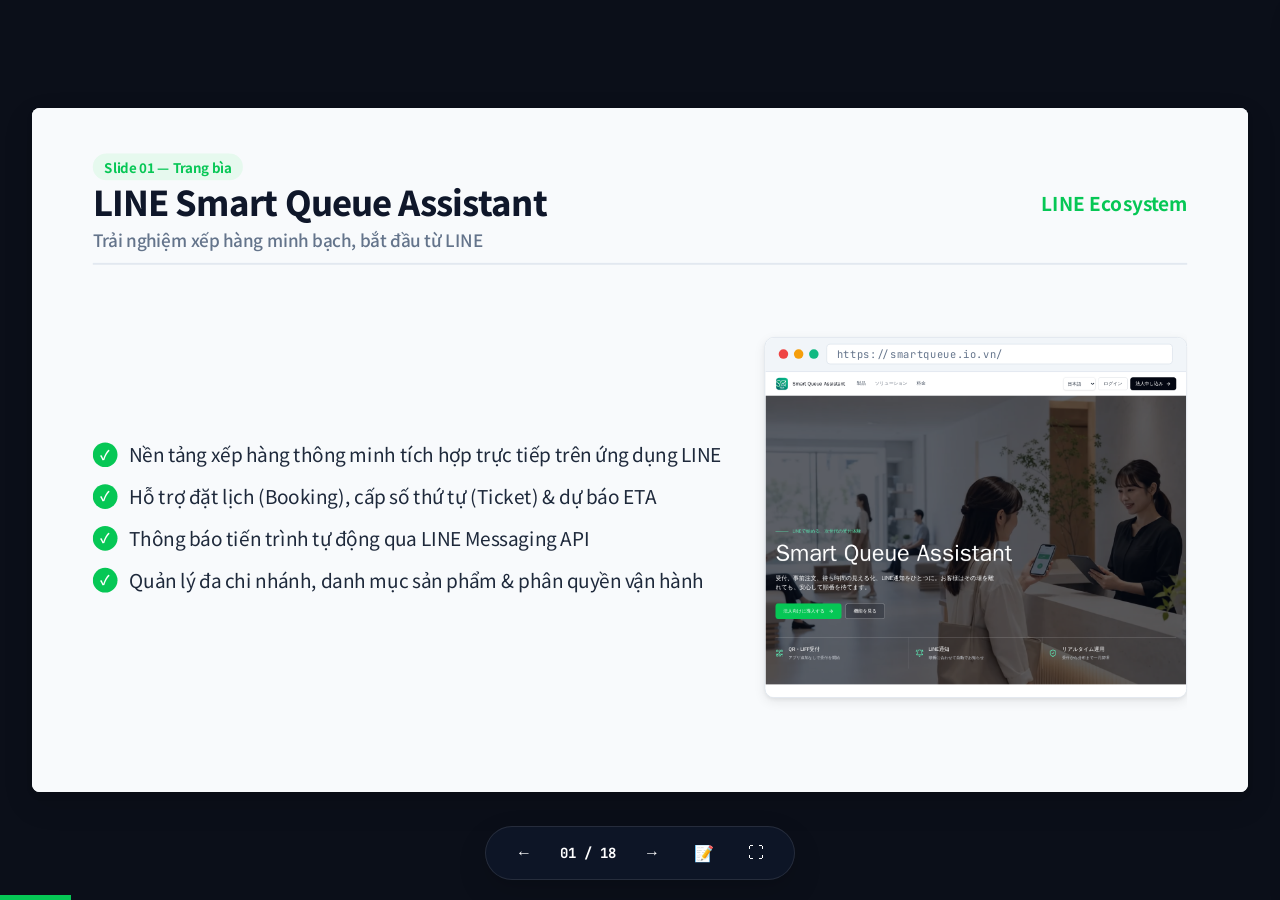
==== presentation/index.html @ 76b714e2 "feat: Add Slide 18 - Branch Stock Management" ====
<!DOCTYPE html>
<html lang="vi">
<head>
  <meta charset="UTF-8">
  <meta name="viewport" content="width=device-width, initial-scale=1.0">
  <title>LINE Smart Queue Assistant — Slide Deck</title>
  <link rel="stylesheet" href="./styles.css">
  <link rel="preconnect" href="https://fonts.googleapis.com">
  <link rel="preconnect" href="https://fonts.gstatic.com" crossorigin>
  <link href="https://fonts.googleapis.com/css2?family=Inter:wght@400;500;600;700;800&family=JetBrains+Mono:wght@500;700&family=Noto+Sans+JP:wght@400;500;700;800&display=swap" rel="stylesheet">
</head>
<body>
  <div id="deck-container">
    <div id="slide-viewport">

      <!-- Slide 01 -->
      <section class="slide active" id="slide-1">
        <header class="slide-header">
          <div>
            <span class="slide-tag">Slide 01 — Trang bìa</span>
            <h1 class="slide-title">LINE Smart Queue Assistant</h1>
            <p class="slide-subtitle">Trải nghiệm xếp hàng minh bạch, bắt đầu từ LINE</p>
          </div>
          <div style="font-weight: 700; color: var(--line-green); font-size: 20px;">LINE Ecosystem</div>
        </header>
        <div class="slide-body layout-split left-wide">
          <div class="content-text">
            <ul class="content-list">
              <li>Nền tảng xếp hàng thông minh tích hợp trực tiếp trên ứng dụng LINE</li>
              <li>Hỗ trợ đặt lịch (Booking), cấp số thứ tự (Ticket) & dự báo ETA</li>
              <li>Thông báo tiến trình tự động qua LINE Messaging API</li>
              <li>Quản lý đa chi nhánh, danh mục sản phẩm & phân quyền vận hành</li>
            </ul>
          </div>
          <div class="media-container">
            <div class="browser-frame">
              <div class="browser-header">
                <div class="browser-dots">
                  <div class="browser-dot red"></div>
                  <div class="browser-dot yellow"></div>
                  <div class="browser-dot green"></div>
                </div>
                <div class="browser-address-bar">https://smartqueue.io.vn/</div>
              </div>
              <div class="browser-content">
                <img src="../docs/images/guide/01-landing-page.png" alt="Trang chủ hệ thống">
              </div>
            </div>
          </div>
        </div>
        <div class="speaker-notes-data" style="display:none;">
          Xin chào mọi người. Hôm nay em xin trình bày dự án <strong>LINE Smart Queue Assistant</strong>.<br><br>
          Đây là một nền tảng hỗ trợ quản lý hàng đợi, đặt dịch vụ, đơn hàng, nền tảng thanh toán và thông báo khách hàng thông qua LINE.<br><br>
          Trong phần trình bày này, em sẽ tập trung vào sản phẩm, bài toán thực tế, giải pháp, kiến trúc công nghệ, luồng hoạt động và tính khả thi của hệ thống.
        </div>
      </section>

      <!-- Slide 02 -->
      <section class="slide" id="slide-2">
        <header class="slide-header">
          <div>
            <span class="slide-tag">Slide 02 — Bối cảnh hiện tại</span>
            <h1 class="slide-title">Hàng đợi vẫn là một vấn đề rất đời thường</h1>
            <p class="slide-subtitle">Những bất cập phổ biến tại các điểm dịch vụ truyền thống</p>
          </div>
          <div style="font-weight: 700; color: #EF4444; font-size: 20px;">Trải nghiệm truyền thống</div>
        </header>
        <div class="slide-body layout-grid" style="grid-template-columns: repeat(2, 1fr);">
          <div class="feature-card" style="border-left: 4px solid #EF4444;">
            <h3 style="color: #EF4444;">📌 Khách phải chờ gần quầy</h3>
            <p>Khách hàng bị ràng buộc vị trí tại phòng chờ, không thể tự do di chuyển hay làm công việc cá nhân vì sợ lỡ lượt gọi.</p>
          </div>
          <div class="feature-card" style="border-left: 4px solid #F59E0B;">
            <h3 style="color: #D97706;">⏳ Không biết khi nào đến lượt</h3>
            <p>Thiếu thông tin dự báo thời gian chờ (ETA) và số lượng người phía trước khiến khách rơi vào trạng thái mệt mỏi, thụ động.</p>
          </div>
          <div class="feature-card" style="border-left: 4px solid #3B82F6;">
            <h3 style="color: #2563EB;">📢 Staff gọi khách thủ công</h3>
            <p>Nhân viên phải tốn thời gian hô tên hoặc gọi số loa đài trực tiếp, dễ bỏ sót khách vắng mặt tạm thời.</p>
          </div>
          <div class="feature-card" style="border-left: 4px solid #8B5CF6;">
            <h3 style="color: #7C3AED;">🏢 Khu vực tiếp nhận quá tải</h3>
            <p>Đông đúc tại sảnh chờ tạo áp lực vận hành lớn cho cửa hàng, ảnh hưởng tiêu cực đến hình ảnh thương hiệu.</p>
          </div>
        </div>
        <div class="speaker-notes-data" style="display:none;">
          Trong nhiều cửa hàng, salon, phòng khám hoặc quầy dịch vụ, khách hàng vẫn phải lấy số và ngồi gần khu vực tiếp nhận.<br><br>
          Vấn đề không chỉ nằm ở thời gian chờ, mà còn ở việc khách không biết còn bao lâu nữa mới đến lượt.<br><br>
          Điều này khiến khách khó rời khỏi khu vực chờ, còn nhân viên phải liên tục gọi khách và kiểm tra trạng thái thủ công.
        </div>
      </section>

      <!-- Slide 03 -->
      <section class="slide" id="slide-3">
        <header class="slide-header">
          <div>
            <span class="slide-tag">Slide 03 — Vấn đề gặp phải</span>
            <h1 class="slide-title">Hàng đợi không chỉ là “số thứ tự”</h1>
            <p class="slide-subtitle">Sự đứt gãy giữa các nghiệp vụ vận hành thực tế</p>
          </div>
          <div style="font-weight: 700; color: #F59E0B; font-size: 20px;">Vấn đề vận hành</div>
        </header>
        <div class="slide-body layout-grid" style="grid-template-columns: repeat(2, 1fr);">
          <div class="feature-card">
            <h3 style="color: #0F172A;">📊 Wait time không minh bạch</h3>
            <p>Thời gian chờ thay đổi liên tục nhưng khách hàng không nhận được cập nhật realtime.</p>
          </div>
          <div class="feature-card">
            <h3 style="color: #0F172A;">🧩 Nghiệp vụ tách rời</h3>
            <p>Queue, Order, Stock, Payment và Staff được xử lý trên các ứng dụng riêng rạc, không đồng bộ.</p>
          </div>
          <div class="feature-card">
            <h3 style="color: #0F172A;">🔔 Khách dễ bỏ lỡ lượt</h3>
            <p>Không có kênh push notification tức thời đến thiết bị cá nhân của khách hàng.</p>
          </div>
          <div class="feature-card">
            <h3 style="color: #0F172A;">📉 Dữ liệu vận hành bị phân tán</h3>
            <p>Khó theo dõi tổng thể lịch sử phục vụ, thời gian xử lý trung bình và doanh thu theo chi nhánh.</p>
          </div>
        </div>
        <div class="speaker-notes-data" style="display:none;">
          Nếu chỉ nhìn đơn giản, một hệ thống xếp hàng chỉ cần phát số và gọi số.<br><br>
          Nhưng trong vận hành thực tế, hàng đợi liên quan đến nhiều nghiệp vụ khác: Khách đặt dịch vụ nào? Có cần thanh toán trước không? Sản phẩm còn hàng không? Nhân viên nào đang phục vụ? Khi nào cần gửi thông báo?<br><br>
          Khi các phần này bị tách rời, doanh nghiệp khó vận hành nhất quán và khó theo dõi dữ liệu.
        </div>
      </section>

      <!-- Slide 04 -->
      <section class="slide" id="slide-4">
        <header class="slide-header">
          <div>
            <span class="slide-tag">Slide 04 — Insight sản phẩm</span>
            <h1 class="slide-title">Khách không cần “đứng chờ” — Họ cần “biết khi nào quay lại”</h1>
            <p class="slide-subtitle">Chủ động hóa thời gian nhờ trải nghiệm di động thông minh</p>
          </div>
          <div style="font-weight: 700; color: var(--line-green); font-size: 20px;">User Insight</div>
        </header>
        <div class="slide-body layout-split left-wide">
          <div class="content-text">
            <ul class="content-list">
              <li>Nhận Ticket & số thứ tự ngay trên điện thoại thông minh</li>
              <li>Theo dõi trực quan số người đang chờ phía trước</li>
              <li>Biết ước tính thời gian phục vụ dự kiến (ETA)</li>
              <li>Nhận thông báo push LINE chuẩn xác khi sắp đến lượt</li>
            </ul>
          </div>
          <div class="media-container">
            <div class="feature-card" style="background: linear-gradient(135deg, #06C755 0%, #05B24C 100%); color: white; padding: 36px; text-align: center;">
              <div style="font-size: 48px; margin-bottom: 12px;">📱</div>
              <h3 style="color: white; font-size: 24px; justify-content: center;">Trải nghiệm Tự do</h3>
              <p style="color: #E6F9EE; font-size: 18px; margin-top: 12px;">Khách có thể đi cà phê, mua sắm hoặc dạo quanh cửa hàng mà vẫn hoàn toàn làm chủ lượt xếp hàng của mình.</p>
            </div>
          </div>
        </div>
        <div class="speaker-notes-data" style="display:none;">
          Insight chính của dự án là khách hàng không nhất thiết phải đứng chờ tại quầy.<br><br>
          Điều họ thực sự cần là biết mình đang ở đâu trong hàng đợi và được nhắc khi gần đến lượt.<br><br>
          Với LINE, khách đã có sẵn ứng dụng trên điện thoại, vì vậy trải nghiệm Queue có thể được đưa trực tiếp vào một nền tảng quen thuộc.
        </div>
      </section>

      <!-- Slide 05 -->
      <section class="slide" id="slide-5">
        <header class="slide-header">
          <div>
            <span class="slide-tag">Slide 05 — Giải pháp đưa ra</span>
            <h1 class="slide-title">LINE-first Smart Queue Platform</h1>
            <p class="slide-subtitle">Nền tảng xếp hàng số hóa từ trải nghiệm LINE đến vận hành Dashboard</p>
          </div>
          <div style="font-weight: 700; color: var(--line-green); font-size: 20px;">Giải pháp Tổng thể</div>
        </header>
        <div class="slide-body layout-split left-wide">
          <div class="content-text">
            <ul class="content-list">
              <li>Quét QR cố định của Chi nhánh bằng ứng dụng LINE</li>
              <li>Đăng nhập tức thì với LINE Login (không cần tài khoản mới)</li>
              <li>Tự do chọn Queue & chọn dịch vụ/sản phẩm mong muốn</li>
              <li>Nhận Ticket điện tử hiển thị ETA và số người phía trước</li>
              <li>Nhận thông báo tự động qua LINE Messaging API</li>
              <li>Staff tiếp nhận và xử lý mượt mà trên Workspace riêng</li>
            </ul>
          </div>
          <div class="media-container">
            <div class="phone-mockup">
              <div class="phone-header-notch"></div>
              <div class="phone-screen">
                <img src="../docs/images/guide/36-customer-ticket-mobile.png" alt="Customer Ticket Mobile">
              </div>
            </div>
          </div>
        </div>
        <div class="speaker-notes-data" style="display:none;">
          Giải pháp được đề xuất là một nền tảng quản lý hàng đợi theo hướng LINE-first.<br><br>
          Khách quét QR của chi nhánh, xác thực bằng LINE, chọn Queue, chọn sản phẩm hoặc dịch vụ, sau đó nhận Ticket.<br><br>
          Khi trạng thái thay đổi, hệ thống gửi thông báo qua LINE Messaging API.<br><br>
          Về phía doanh nghiệp, mỗi vai trò có một workspace riêng để quản lý và vận hành.
        </div>
      </section>

      <!-- Slide 06 -->
      <section class="slide" id="slide-6">
        <header class="slide-header">
          <div>
            <span class="slide-tag">Slide 06 — Hệ thống là gì?</span>
            <h1 class="slide-title">LINE Smart Queue Assistant</h1>
            <p class="slide-subtitle">Nền tảng hỗ trợ toàn bộ vòng đời dịch vụ và vận hành doanh nghiệp</p>
          </div>
          <div style="font-weight: 700; color: var(--line-green); font-size: 20px;">Platform Scope</div>
        </header>
        <div class="slide-body layout-grid" style="grid-template-columns: repeat(3, 1fr);">
          <div class="feature-card">
            <h3>🏢 Business Onboarding</h3>
            <p>Doanh nghiệp tự đăng ký thông tin, chọn quy mô, gói cước và theo dõi trạng thái xét duyệt.</p>
          </div>
          <div class="feature-card">
            <h3>🌐 Multi-branch</h3>
            <p>Quản lý đa chi nhánh độc lập, mỗi chi nhánh có QR riêng, lịch hoạt động và nhân sự riêng.</p>
          </div>
          <div class="feature-card">
            <h3>📦 Product Catalog</h3>
            <p>Định nghĩa tập trung sản phẩm/dịch vụ cấp Doanh nghiệp, quản lý kho hàng (Stock) theo chi nhánh.</p>
          </div>
          <div class="feature-card">
            <h3>🎫 Booking & Ticket</h3>
            <p>Cấp số thứ tự di động, tính toán ETA động dựa trên năng lực và số lượng khách hàng chờ.</p>
          </div>
          <div class="feature-card">
            <h3>👨‍🍳 Staff Operation</h3>
            <p>Workspace vận hành mượt mà cho nhân viên: Gọi số, Phục vụ, Hoàn tất, Thu tiền & In biên nhận.</p>
          </div>
          <div class="feature-card">
            <h3>💬 LINE Notification</h3>
            <p>Tự động đẩy thông báo nhắc nhở đến ứng dụng LINE của khách hàng tại từng cột mốc quan trọng.</p>
          </div>
        </div>
        <div class="speaker-notes-data" style="display:none;">
          LINE Smart Queue Assistant không chỉ là một màn hình lấy số thứ tự.<br><br>
          Đây là một hệ thống quản lý từ lúc doanh nghiệp đăng ký sử dụng, Admin phê duyệt, Owner thiết lập doanh nghiệp, Branch Manager cấu hình Queue, cho đến khi Customer đặt dịch vụ và Staff hoàn thành phục vụ.
        </div>
      </section>

      <!-- Slide 07 -->
      <section class="slide" id="slide-7">
        <header class="slide-header">
          <div>
            <span class="slide-tag">Slide 07 — Công nghệ nổi bật</span>
            <h1 class="slide-title">Kiến trúc & Công nghệ cốt lõi</h1>
            <p class="slide-subtitle">Hệ thống SaaS hiện đại, an toàn và tối ưu trải nghiệm</p>
          </div>
          <div style="font-weight: 700; color: #3B82F6; font-size: 20px;">Tech Architecture</div>
        </header>
        <div class="slide-body layout-grid" style="grid-template-columns: repeat(2, 1fr);">
          <div class="feature-card" style="border-top: 4px solid #61DAFB;">
            <h3>⚛️ Frontend Web UI</h3>
            <p><strong>React + Vite</strong>: Tối ưu tốc độ tải trang, Responsive hoàn hảo trên mọi thiết bị di động & máy tính bàn.</p>
          </div>
          <div class="feature-card" style="border-top: 4px solid #3178C6;">
            <h3>🛡️ Backend API</h3>
            <p><strong>Express + TypeScript</strong>: Kiến trúc RESTful chuẩn mực, kiểm soát kiểu dữ liệu nghiêm ngặt và phân quyền chặt chẽ.</p>
          </div>
          <div class="feature-card" style="border-top: 4px solid #336791;">
            <h3>🗄️ Database</h3>
            <p><strong>PostgreSQL</strong>: Đảm bảo tính toàn vẹn dữ liệu ACID cho mô hình đa doanh nghiệp, đa chi nhánh và hàng nghìn Ticket.</p>
          </div>
          <div class="feature-card" style="border-top: 4px solid #06C755;">
            <h3>🟢 LINE Ecosystem</h3>
            <p><strong>LIFF + LINE Login + Messaging API</strong>: Tích hợp sâu vào LINE, xác thực không mật khẩu và đẩy thông báo tự động.</p>
          </div>
        </div>
        <div class="speaker-notes-data" style="display:none;">
          Về mặt công nghệ, dự án được xây dựng với định hướng hiện đại và linh hoạt:<br><br>
          Frontend sử dụng React kết hợp với Vite giúp tối ưu tốc độ tải trang và mang lại trải nghiệm người dùng mượt mà.<br><br>
          Backend được viết bằng Express và TypeScript, đảm bảo tính chặt chẽ về mặt dữ liệu, kiểu dữ liệu và phân quyền.<br><br>
          Cơ sở dữ liệu PostgreSQL chịu trách nhiệm lưu trữ thông tin Organization, Branch, Queue và Ticket một cách an toàn và nhất quán.<br><br>
          Điểm nổi bật nhất là việc tích hợp sâu với LINE Ecosystem: LIFF và LINE Login giúp khách hàng truy cập ngay trên ứng dụng LINE mà không cần tạo tài khoản mới. LINE Messaging API tự động gửi thông báo theo các cột mốc quan trọng trong hàng đợi.<br><br>
          Toàn bộ hệ thống cũng được đóng gói bằng Docker Compose để dễ dàng triển khai và kiểm thử cô lập.
        </div>
      </section>

      <!-- Slide 08 -->
      <section class="slide" id="slide-8">
        <header class="slide-header">
          <div>
            <span class="slide-tag">Slide 08 — Đối tượng sử dụng</span>
            <h1 class="slide-title">Một hệ thống — Nhiều vai trò</h1>
            <p class="slide-subtitle">Phân quyền bảo mật chặt chẽ từ Admin đến Khách hàng</p>
          </div>
          <div style="font-weight: 700; color: #8B5CF6; font-size: 20px;">Role Matrix</div>
        </header>
        <div class="slide-body layout-split left-wide">
          <div>
            <table class="role-table">
              <thead>
                <tr>
                  <th>Vai trò</th>
                  <th>Trách nhiệm chính</th>
                </tr>
              </thead>
              <tbody>
                <tr>
                  <td><strong>Platform Admin</strong></td>
                  <td>Kiểm duyệt đăng ký doanh nghiệp, quản lý hệ thống</td>
                </tr>
                <tr>
                  <td><strong>Organization Owner</strong></td>
                  <td>Cấu hình Doanh nghiệp, Catalog sản phẩm & quản lý Chi nhánh</td>
                </tr>
                <tr>
                  <td><strong>Branch Manager</strong></td>
                  <td>Quản lý Queue, Lịch hoạt động, Kho hàng & Staff chi nhánh</td>
                </tr>
                <tr>
                  <td><strong>Staff</strong></td>
                  <td>Vận hành lượt gọi số, Phục vụ, Thu tiền & In biên nhận</td>
                </tr>
                <tr>
                  <td><strong>Customer</strong></td>
                  <td>Quét QR, Đặt chỗ & Theo dõi số lượt trên ứng dụng LINE</td>
                </tr>
              </tbody>
            </table>
          </div>
          <div class="media-container">
            <div class="browser-frame">
              <div class="browser-header">
                <div class="browser-dots">
                  <div class="browser-dot red"></div>
                  <div class="browser-dot yellow"></div>
                  <div class="browser-dot green"></div>
                </div>
                <div class="browser-address-bar">Admin Dashboard</div>
              </div>
              <div class="browser-content">
                <img src="../docs/images/guide/07-admin-dashboard.png" alt="Platform Admin Dashboard">
              </div>
            </div>
          </div>
        </div>
        <div class="speaker-notes-data" style="display:none;">
          Hệ thống được thiết kế theo nhiều vai trò.<br><br>
          Platform Admin quản lý toàn bộ nền tảng.<br><br>
          Organization Owner quản lý doanh nghiệp, danh mục sản phẩm và chi nhánh.<br><br>
          Branch Manager quản lý Queue, Stock, Staff và QR của chi nhánh.<br><br>
          Staff vận hành Ticket trong ngày.<br><br>
          Customer sử dụng LINE để đặt dịch vụ và theo dõi trạng thái.
        </div>
      </section>

      <!-- Slide 09 -->
      <section class="slide" id="slide-9">
        <header class="slide-header">
          <div>
            <span class="slide-tag">Slide 09 — Luồng tổng thể</span>
            <h1 class="slide-title">End-to-End Business Flow</h1>
            <p class="slide-subtitle">Quy trình vận hành 9 bước nối liền Doanh nghiệp & Khách hàng</p>
          </div>
          <div style="font-weight: 700; color: var(--line-green); font-size: 20px;">System Flow</div>
        </header>
        <div class="slide-body" style="flex-direction: column; justify-content: center; gap: 24px;">
          <div class="process-flow">
            <div class="process-step">
              <span class="process-step-num">Step 01</span>
              <span class="process-step-title">Business Register</span>
            </div>
            <span class="process-arrow">➔</span>
            <div class="process-step">
              <span class="process-step-num">Step 02</span>
              <span class="process-step-title">Admin Approval</span>
            </div>
            <span class="process-arrow">➔</span>
            <div class="process-step">
              <span class="process-step-num">Step 03</span>
              <span class="process-step-title">Owner Activation</span>
            </div>
            <span class="process-arrow">➔</span>
            <div class="process-step">
              <span class="process-step-num">Step 04</span>
              <span class="process-step-title">Catalog + Branch</span>
            </div>
            <span class="process-arrow">➔</span>
            <div class="process-step">
              <span class="process-step-num">Step 05</span>
              <span class="process-step-title">Queue + QR</span>
            </div>
          </div>
          <div class="process-flow" style="justify-content: center;">
            <div class="process-step" style="background: var(--line-green-light); border-color: var(--line-green);">
              <span class="process-step-num">Step 06</span>
              <span class="process-step-title" style="color: var(--line-green);">LINE Booking</span>
            </div>
            <span class="process-arrow">➔</span>
            <div class="process-step" style="background: var(--line-green-light); border-color: var(--line-green);">
              <span class="process-step-num">Step 07</span>
              <span class="process-step-title" style="color: var(--line-green);">Ticket Issued</span>
            </div>
            <span class="process-arrow">➔</span>
            <div class="process-step">
              <span class="process-step-num">Step 08</span>
              <span class="process-step-title">Staff Service</span>
            </div>
            <span class="process-arrow">➔</span>
            <div class="process-step">
              <span class="process-step-num">Step 09</span>
              <span class="process-step-title">Receipt + LINE Push</span>
            </div>
          </div>
        </div>
        <div class="speaker-notes-data" style="display:none;">
          Đây là luồng tổng thể của hệ thống.<br><br>
          Điểm đáng chú ý là Admin Approval chỉ tạo Organization và Owner ở trạng thái được mời.<br><br>
          Branch và Queue không tự động được tạo ở bước này.<br><br>
          Sau đó Owner và Branch Manager sẽ tiếp tục cấu hình hệ thống theo nhu cầu thực tế của doanh nghiệp.
        </div>
      </section>

      <!-- Slide 10 -->
      <section class="slide" id="slide-10">
        <header class="slide-header">
          <div>
            <span class="slide-tag">Slide 10 — Business Onboarding</span>
            <h1 class="slide-title">Doanh nghiệp tự đăng ký sử dụng</h1>
            <p class="slide-subtitle">Quy trình nộp đơn minh bạch không cần tạo trước mật khẩu</p>
          </div>
          <div style="font-weight: 700; color: #3B82F6; font-size: 20px;">Step 1 — Register</div>
        </header>
        <div class="slide-body layout-split left-wide">
          <div class="content-text">
            <ul class="content-list">
              <li>Cung cấp thông tin pháp lý doanh nghiệp & Email đại diện</li>
              <li>Lựa chọn quy mô điểm dịch vụ và Gói cước đăng ký</li>
              <li>Thực hiện bước Demo Payment để kích hoạt đơn xin gia nhập</li>
              <li>Đơn đăng ký được gửi đến Platform Admin xử lý</li>
            </ul>
          </div>
          <div class="media-container">
            <div class="browser-frame">
              <div class="browser-header">
                <div class="browser-dots">
                  <div class="browser-dot red"></div>
                  <div class="browser-dot yellow"></div>
                  <div class="browser-dot green"></div>
                </div>
                <div class="browser-address-bar">Registration Form</div>
              </div>
              <div class="browser-content">
                <img src="../docs/images/guide/03-business-registration-form.png" alt="Business Registration Form">
              </div>
            </div>
          </div>
        </div>
        <div class="speaker-notes-data" style="display:none;">
          Doanh nghiệp bắt đầu từ trang public và gửi đơn đăng ký.<br><br>
          Ở bước này, doanh nghiệp chưa tạo mật khẩu.<br><br>
          Họ chỉ cung cấp thông tin doanh nghiệp, email liên hệ, quy mô sử dụng và Plan.<br><br>
          Sau khi gửi đơn, Admin sẽ kiểm tra và quyết định phê duyệt hoặc từ chối.
        </div>
      </section>

      <!-- Slide 11 -->
      <section class="slide" id="slide-11">
        <header class="slide-header">
          <div>
            <span class="slide-tag">Slide 11 — Admin Approval</span>
            <h1 class="slide-title">Platform Admin kiểm soát Onboarding</h1>
            <p class="slide-subtitle">Duyệt hồ sơ & Khởi tạo Organization chính chủ</p>
          </div>
          <div style="font-weight: 700; color: #8B5CF6; font-size: 20px;">Step 2 — Approval</div>
        </header>
        <div class="slide-body layout-split left-wide">
          <div class="content-text">
            <ul class="content-list">
              <li>Truy cập danh sách đơn đăng ký chờ xét duyệt trên Admin Portal</li>
              <li>Kiểm tra chi tiết hồ sơ doanh nghiệp & kết quả Demo Payment</li>
              <li>Thực hiện thao tác Phê duyệt (Approve) hoặc Từ chối (Reject)</li>
              <li>Hệ thống tự động tạo Organization & gửi thư mời cho Owner</li>
            </ul>
          </div>
          <div class="media-container">
            <div class="browser-frame">
              <div class="browser-header">
                <div class="browser-dots">
                  <div class="browser-dot red"></div>
                  <div class="browser-dot yellow"></div>
                  <div class="browser-dot green"></div>
                </div>
                <div class="browser-address-bar">Admin Application Detail</div>
              </div>
              <div class="browser-content">
                <img src="../docs/images/guide/09-admin-application-detail.png" alt="Admin Application Detail">
              </div>
            </div>
          </div>
        </div>
        <div class="speaker-notes-data" style="display:none;">
          Admin có thể xem chi tiết từng đơn đăng ký.<br><br>
          Khi Approve, hệ thống tạo Organization và tài khoản Owner ở trạng thái Invited.<br><br>
          Đây là bước kiểm soát quan trọng để đảm bảo doanh nghiệp được xét duyệt trước khi bắt đầu sử dụng nền tảng.
        </div>
      </section>

      <!-- Slide 12 -->
      <section class="slide" id="slide-12">
        <header class="slide-header">
          <div>
            <span class="slide-tag">Slide 12 — Owner Activation</span>
            <h1 class="slide-title">Owner tự kích hoạt tài khoản</h1>
            <p class="slide-subtitle">Bảo mật tuyệt đối — Owner tự khởi tạo mật khẩu cá nhân</p>
          </div>
          <div style="font-weight: 700; color: #10B981; font-size: 20px;">Step 3 — Activation</div>
        </header>
        <div class="slide-body layout-split left-wide">
          <div class="content-text">
            <ul class="content-list">
              <li>Nhận Email thông báo phê duyệt kèm liên kết kích hoạt an toàn</li>
              <li>Chủ doanh nghiệp (Owner) tự thiết lập mật khẩu bảo mật</li>
              <li>Chính thức chuyển trạng thái Organization sang "Active"</li>
              <li>Bắt đầu thiết lập Catalog sản phẩm & Chi nhánh đầu tiên</li>
            </ul>
          </div>
          <div class="media-container">
            <div class="browser-frame">
              <div class="browser-header">
                <div class="browser-dots">
                  <div class="browser-dot red"></div>
                  <div class="browser-dot yellow"></div>
                  <div class="browser-dot green"></div>
                </div>
                <div class="browser-address-bar">Owner Activation</div>
              </div>
              <div class="browser-content">
                <img src="../docs/images/guide/11-owner-activation.png" alt="Owner Activation">
              </div>
            </div>
          </div>
        </div>
        <div class="speaker-notes-data" style="display:none;">
          Sau khi Admin Approve, Owner nhận email kích hoạt và tự đặt mật khẩu.<br><br>
          Admin không tự tạo mật khẩu thay cho Owner.<br><br>
          Cách này phù hợp hơn với quy trình thực tế, đồng thời giảm rủi ro chia sẻ thông tin đăng nhập.
        </div>
      </section>

      <!-- Slide 13 -->
      <section class="slide" id="slide-13">
        <header class="slide-header">
          <div>
            <span class="slide-tag">Slide 13 — Product / Service Catalog</span>
            <h1 class="slide-title">Catalog thuộc về Organization</h1>
            <p class="slide-subtitle">Quản lý giá, mã SP & dịch vụ nhất quán giữa các chi nhánh</p>
          </div>
          <div style="font-weight: 700; color: #F59E0B; font-size: 20px;">Catalog Management</div>
        </header>
        <div class="slide-body layout-split left-wide">
          <div class="content-text">
            <ul class="content-list">
              <li>Sản phẩm & Dịch vụ được tạo 1 lần và dùng chung toàn hệ thống</li>
              <li>Mã SP/DV sinh tự động giúp quản lý chính xác và chuyên nghiệp</li>
              <li>Thiết lập linh hoạt giá tiền, đơn vị tính và thời gian phục vụ</li>
              <li>Thiết lập thanh toán trước (Require Prepayment) theo nhu cầu</li>
              <li>Tách biệt hoàn toàn giữa định nghĩa Catalog và Tồn kho Branch</li>
            </ul>
          </div>
          <div class="media-container">
            <div class="browser-frame">
              <div class="browser-header">
                <div class="browser-dots">
                  <div class="browser-dot red"></div>
                  <div class="browser-dot yellow"></div>
                  <div class="browser-dot green"></div>
                </div>
                <div class="browser-address-bar">Owner Product Catalog</div>
              </div>
              <div class="browser-content">
                <img src="../docs/images/guide/13-owner-product-catalog.png" alt="Owner Product Catalog">
              </div>
            </div>
          </div>
        </div>
        <div class="speaker-notes-data" style="display:none;">
          Một điểm thiết kế quan trọng là Product và Service được quản lý ở cấp Organization.<br><br>
          Điều này giúp doanh nghiệp giữ định nghĩa sản phẩm, giá và thời gian phục vụ nhất quán giữa các chi nhánh.<br><br>
          Trong khi đó, Stock được quản lý riêng tại từng Branch.
        </div>
      </section>

      <!-- Slide 14 -->
      <section class="slide" id="slide-14">
        <header class="slide-header">
          <div>
            <span class="slide-tag">Slide 14 — Branch Management</span>
            <h1 class="slide-title">Một doanh nghiệp có nhiều chi nhánh</h1>
            <p class="slide-subtitle">Quản lý mạng lưới chi nhánh vật lý dễ dàng và độc lập</p>
          </div>
          <div style="font-weight: 700; color: #3B82F6; font-size: 20px;">Branch Structure</div>
        </header>
        <div class="slide-body layout-split left-wide">
          <div class="content-text">
            <ul class="content-list">
              <li>Owner tạo chi nhánh (Branch) đại diện cho từng cơ sở vật lý</li>
              <li>Gửi thư mời Branch Manager trực tiếp quản lý vận hành cơ sở</li>
              <li>Tự động tạo mã QR cố định riêng biệt cho mỗi Chi nhánh</li>
              <li>Thiết lập khung giờ mở cửa/đóng cửa độc lập theo từng địa bàn</li>
            </ul>
          </div>
          <div class="media-container">
            <div class="browser-frame">
              <div class="browser-header">
                <div class="browser-dots">
                  <div class="browser-dot red"></div>
                  <div class="browser-dot yellow"></div>
                  <div class="browser-dot green"></div>
                </div>
                <div class="browser-address-bar">Create Branch</div>
              </div>
              <div class="browser-content">
                <img src="../docs/images/guide/16-owner-create-branch.png" alt="Create Branch">
              </div>
            </div>
          </div>
        </div>
        <div class="speaker-notes-data" style="display:none;">
          Owner có thể tạo các chi nhánh và mời Branch Manager.<br><br>
          Mỗi Branch đại diện cho một địa điểm vật lý, có địa chỉ, lịch hoạt động, Manager và QR riêng.<br><br>
          Điều này phù hợp với các doanh nghiệp có nhiều cửa hàng hoặc nhiều điểm phục vụ.
        </div>
      </section>

      <!-- Slide 15 -->
      <section class="slide" id="slide-15">
        <header class="slide-header">
          <div>
            <span class="slide-tag">Slide 15 — Branch Manager Workspace</span>
            <h1 class="slide-title">Chi nhánh vận hành độc lập</h1>
            <p class="slide-subtitle">Không gian làm việc tập trung dành riêng cho Quản lý chi nhánh</p>
          </div>
          <div style="font-weight: 700; color: #8B5CF6; font-size: 20px;">Manager Portal</div>
        </header>
        <div class="slide-body layout-split left-wide">
          <div class="content-text">
            <ul class="content-list">
              <li>Quản lý toàn bộ danh sách Hàng chờ (Queue) trong chi nhánh</li>
              <li>Chủ động cấu hình Lịch hoạt động & ngày nghỉ lễ (Calendar)</li>
              <li>Theo dõi Tồn kho (Stock) sản phẩm thực tế tại kho chi nhánh</li>
              <li>Mời Nhân viên (Staff) & phân quyền vận hành trong ngày</li>
              <li>Xuất mã Branch QR cố định để đặt tại quầy tiếp đón</li>
            </ul>
          </div>
          <div class="media-container">
            <div class="browser-frame">
              <div class="browser-header">
                <div class="browser-dots">
                  <div class="browser-dot red"></div>
                  <div class="browser-dot yellow"></div>
                  <div class="browser-dot green"></div>
                </div>
                <div class="browser-address-bar">Branch Manager Dashboard</div>
              </div>
              <div class="browser-content">
                <img src="../docs/images/guide/19-branch-manager-dashboard.png" alt="Branch Manager Dashboard">
              </div>
            </div>
          </div>
        </div>
        <div class="speaker-notes-data" style="display:none;">
          Branch Manager chỉ quản lý chi nhánh được phân công.<br><br>
          Họ có thể cấu hình Queue, lịch hoạt động, Stock, Staff và QR của Branch.<br><br>
          Việc giới hạn phạm vi theo Branch giúp tránh truy cập nhầm hoặc thao tác dữ liệu của chi nhánh khác.
        </div>
      </section>

      <!-- Slide 16 -->
      <section class="slide" id="slide-16">
        <header class="slide-header">
          <div>
            <span class="slide-tag">Slide 16 — Multi-Queue per Branch</span>
            <h1 class="slide-title">Một QR — Nhiều Queue</h1>
            <p class="slide-subtitle">Linh hoạt phân luồng dịch vụ chỉ với duy nhất một điểm quét QR</p>
          </div>
          <div style="font-weight: 700; color: var(--line-green); font-size: 20px;">Queue Architecture</div>
        </header>
        <div class="slide-body layout-split left-wide">
          <div class="content-text">
            <ul class="content-list">
              <li>Tạo nhiều Queue linh hoạt: Thường (General), Ưu tiên (Priority), Chuyên biệt</li>
              <li>Mỗi Queue được thiết lập danh mục Dịch vụ/Sản phẩm tương ứng</li>
              <li>Chi nhánh chỉ cần in và dán duy nhất một mã QR cố định</li>
              <li>Thêm, bớt hoặc đóng Queue chủ động mà không làm hỏng QR đã in</li>
            </ul>
          </div>
          <div class="media-container">
            <div class="browser-frame">
              <div class="browser-header">
                <div class="browser-dots">
                  <div class="browser-dot red"></div>
                  <div class="browser-dot yellow"></div>
                  <div class="browser-dot green"></div>
                </div>
                <div class="browser-address-bar">Queue List</div>
              </div>
              <div class="browser-content">
                <img src="../docs/images/guide/22-queue-list.png" alt="Queue List">
              </div>
            </div>
          </div>
        </div>
        <div class="speaker-notes-data" style="display:none;">
          Một Branch có thể có nhiều Queue.<br><br>
          Ví dụ, một salon có thể có Queue cho cắt tóc, Queue cho nhuộm tóc hoặc Queue ưu tiên.<br><br>
          Tuy nhiên, Branch vẫn chỉ cần một QR cố định.<br><br>
          Sau khi quét QR, Customer sẽ chọn Queue phù hợp.<br><br>
          Việc thêm hoặc xóa Queue không làm thay đổi Branch QR.
        </div>
      </section>

      <!-- Slide 17 -->
      <section class="slide" id="slide-17">
        <header class="slide-header">
          <div>
            <span class="slide-tag">Slide 17 — Queue Configuration</span>
            <h1 class="slide-title">Queue không chỉ có tên và trạng thái</h1>
            <p class="slide-subtitle">Cấu hình tham số hàng chờ chuyên sâu đáp ứng đa dạng kịch bản</p>
          </div>
          <div style="font-weight: 700; color: #3B82F6; font-size: 20px;">Queue Settings</div>
        </header>
        <div class="slide-body layout-split left-wide">
          <div class="content-text">
            <ul class="content-list">
              <li>Trạng thái đa dạng: Open (Mở), Closed (Đóng), Paused (Tạm dừng), Archived</li>
              <li>Giới hạn sức chứa (Capacity) kiểm soát tải phục vụ trong ngày</li>
              <li>Thiết lập Tiền tố Ticket (Prefix) như A-, B-, P- giúp phân biệt dịch vụ</li>
              <li>Khai báo Thời gian phục vụ trung bình (Average Service Time) chuẩn xác</li>
              <li>Thiết lập Quy tắc xử lý khách vắng mặt (Absence Policy) & Gán Catalog</li>
            </ul>
          </div>
          <div class="media-container">
            <div class="browser-frame">
              <div class="browser-header">
                <div class="browser-dots">
                  <div class="browser-dot red"></div>
                  <div class="browser-dot yellow"></div>
                  <div class="browser-dot green"></div>
                </div>
                <div class="browser-address-bar">Create / Edit Queue</div>
              </div>
              <div class="browser-content">
                <img src="../docs/images/guide/23-create-queue.png" alt="Create Queue">
              </div>
            </div>
          </div>
        </div>
        <div class="speaker-notes-data" style="display:none;">
          Queue có nhiều cấu hình phục vụ vận hành thực tế:<br><br>
          * Trạng thái (Open/Closed/Paused/Archived)<br>
          * Sức chứa (Capacity)<br>
          * Prefix của Ticket<br>
          * Thời gian phục vụ trung bình<br>
          * Chính sách xử lý khách vắng mặt<br><br>
          Branch Manager cũng lựa chọn Product hoặc Service nào được phép đặt trong Queue đó.
        </div>
      </section>

      <!-- Slide 18 -->
      <section class="slide" id="slide-18">
        <header class="slide-header">
          <div>
            <span class="slide-tag">Slide 18 — Branch Stock</span>
            <h1 class="slide-title">Stock thuộc về từng chi nhánh</h1>
            <p class="slide-subtitle">Quản lý vòng đời tồn kho từ Reserve ➔ Release ➔ Consume</p>
          </div>
          <div style="font-weight: 700; color: #F59E0B; font-size: 20px;">Stock Control</div>
        </header>
        <div class="slide-body layout-split left-wide">
          <div class="content-text">
            <ul class="content-list">
              <li>Hỗ trợ 2 chế độ kho: Tồn kho hữu hạn (Finite) & Không giới hạn (Unlimited)</li>
              <li><strong>Reserve (Giữ kho)</strong>: Tự động khóa số lượng ngay khi khách Booking</li>
              <li><strong>Release (Khôi phục)</strong>: Tự động hoàn trả kho khi Ticket bị Hủy/Vắng mặt</li>
              <li><strong>Consume (Khấu trừ)</strong>: Trừ tồn kho thực tế khi Staff hoàn tất phục vụ</li>
              <li>Ngăn chặn triệt để tình trạng bán vượt quá số lượng (Overselling)</li>
            </ul>
          </div>
          <div class="media-container">
            <div class="browser-frame">
              <div class="browser-header">
                <div class="browser-dots">
                  <div class="browser-dot red"></div>
                  <div class="browser-dot yellow"></div>
                  <div class="browser-dot green"></div>
                </div>
                <div class="browser-address-bar">Branch Stock Management</div>
              </div>
              <div class="browser-content">
                <img src="../docs/images/guide/25-branch-stock.png" alt="Branch Stock">
              </div>
            </div>
          </div>
        </div>
        <div class="speaker-notes-data" style="display:none;">
          Stock được quản lý theo từng Branch.<br><br>
          Cùng một sản phẩm trong Catalog chung có thể còn hàng ở Branch A nhưng hết hàng ở Branch B.<br><br>
          Khi Booking thành công, Stock được Reserve.<br><br>
          Khi Cancel, Stock được Release.<br><br>
          Khi phục vụ hoàn thành, Stock được Consume.<br><br>
          Điều này giúp giảm nguy cơ bán quá số lượng.
        </div>
      </section>

    </div>

    <!-- Progress Bar -->
    <div id="progress-bar"></div>

    <!-- Fixed Controls Overlay -->
    <div id="deck-controls">
      <button class="control-btn" id="prev-btn" title="Slide trước (←)">←</button>
      <span class="slide-counter" id="slide-counter">01 / 18</span>
      <button class="control-btn" id="next-btn" title="Slide tiếp (→)">→</button>
      <button class="control-btn" id="notes-btn" title="Mở Speaker Notes (P)">📝</button>
      <button class="control-btn" id="fullscreen-btn" title="Toàn màn hình (F)">⛶</button>
    </div>

    <!-- Presenter Notes Drawer -->
    <div id="presenter-notes-drawer">
      <div style="display: flex; justify-content: space-between; align-items: center;">
        <h3>Speaker Notes</h3>
        <button id="close-notes-btn" style="background: none; border: none; color: white; cursor: pointer; font-size: 18px;">✕</button>
      </div>
      <div id="presenter-notes-content"></div>
    </div>
  </div>

  <script src="./script.js"></script>
</body>
</html>
---- presentation/styles.css ----
/* LINE Smart Queue Assistant — Static Presentation Deck Stylesheet */

:root {
  --line-green: #06C755;
  --line-green-hover: #05b24c;
  --line-green-light: #E6F9EE;
  --dark-neutral: #17202A;
  --dark-heading: #0F172A;
  --text-muted: #64748B;
  --light-bg: #F8FAFC;
  --card-bg: #FFFFFF;
  --border-color: #E2E8F0;
  --shadow-sm: 0 1px 3px rgba(0,0,0,0.05), 0 1px 2px rgba(0,0,0,0.1);
  --shadow-md: 0 4px 12px rgba(0,0,0,0.08), 0 2px 4px rgba(0,0,0,0.05);
  --shadow-lg: 0 12px 32px rgba(0,0,0,0.12), 0 4px 8px rgba(0,0,0,0.06);
  --font-family-jp: "Noto Sans JP", "Hiragino Kaku Gothic ProN", "Yu Gothic", "Meiryo", sans-serif;
  --font-family-code: "JetBrains Mono", "Fira Code", monospace;
  --slide-width: 1280px;
  --slide-height: 720px;
  --safe-padding-x: 64px;
  --safe-padding-y: 48px;
  --transition-speed: 0.3s;
}

* {
  box-sizing: border-box;
  margin: 0;
  padding: 0;
}

html, body {
  width: 100%;
  height: 100%;
  overflow: hidden;
  background-color: #0F172A;
  font-family: var(--font-family-jp);
  color: var(--dark-neutral);
  -webkit-font-smoothing: antialiased;
}

/* App Container & Viewport Scaling */
#deck-container {
  width: 100vw;
  height: 100vh;
  display: flex;
  justify-content: center;
  align-items: center;
  position: relative;
  background: #0B0F19;
}

#slide-viewport {
  width: var(--slide-width);
  height: var(--slide-height);
  position: relative;
  background: var(--light-bg);
  box-shadow: var(--shadow-lg);
  overflow: hidden;
  border-radius: 8px;
  transform-origin: center center;
}

/* Slide Base Style */
.slide {
  position: absolute;
  top: 0;
  left: 0;
  width: 100%;
  height: 100%;
  padding: var(--safe-padding-y) var(--safe-padding-x);
  opacity: 0;
  visibility: hidden;
  transform: translateX(30px);
  transition: opacity var(--transition-speed) ease, transform var(--transition-speed) ease, visibility var(--transition-speed);
  display: flex;
  flex-direction: column;
  background-color: var(--light-bg);
  z-index: 1;
}

.slide.active {
  opacity: 1;
  visibility: visible;
  transform: translateX(0);
  z-index: 2;
}

.slide.previous {
  transform: translateX(-30px);
}

/* Header & Footer Areas */
.slide-header {
  display: flex;
  justify-content: space-between;
  align-items: center;
  margin-bottom: 24px;
  border-bottom: 2px solid #E2E8F0;
  padding-bottom: 12px;
}

.slide-tag {
  display: inline-flex;
  align-items: center;
  gap: 8px;
  padding: 4px 12px;
  background: var(--line-green-light);
  color: var(--line-green);
  font-weight: 700;
  font-size: 14px;
  border-radius: 20px;
}

.slide-title {
  font-size: 36px;
  font-weight: 800;
  color: var(--dark-heading);
  letter-spacing: -0.02em;
  line-height: 1.25;
}

.slide-subtitle {
  font-size: 18px;
  color: var(--text-muted);
  font-weight: 500;
  margin-top: 4px;
}

.slide-body {
  flex: 1;
  display: flex;
  gap: 40px;
  align-items: center;
  position: relative;
  overflow: hidden;
}

/* Layout Variations */
.layout-split {
  display: grid;
  grid-template-columns: 1fr 1fr;
  gap: 40px;
  align-items: center;
  width: 100%;
  height: 100%;
}

.layout-split.left-wide {
  grid-template-columns: 1.2fr 0.8fr;
}

.layout-split.right-wide {
  grid-template-columns: 0.8fr 1.2fr;
}

.layout-hero {
  flex-direction: column;
  justify-content: center;
  align-items: center;
  text-align: center;
  gap: 24px;
  background: linear-gradient(135deg, #FFFFFF 0%, #F1F5F9 100%);
}

.layout-grid {
  display: grid;
  grid-template-columns: repeat(auto-fit, minmax(280px, 1fr));
  gap: 24px;
  width: 100%;
}

/* Typography & Content Formatting */
.content-text {
  display: flex;
  flex-direction: column;
  gap: 16px;
}

.content-text p {
  font-size: 20px;
  line-height: 1.6;
  color: #334155;
}

.content-list {
  list-style: none;
  display: flex;
  flex-direction: column;
  gap: 14px;
}

.content-list li {
  font-size: 20px;
  line-height: 1.5;
  color: #1E293B;
  display: flex;
  align-items: flex-start;
  gap: 12px;
}

.content-list li::before {
  content: "✓";
  display: inline-flex;
  align-items: center;
  justify-content: center;
  width: 26px;
  height: 26px;
  min-width: 26px;
  background: var(--line-green);
  color: white;
  border-radius: 50%;
  font-size: 14px;
  font-weight: 700;
  margin-top: 2px;
}

.badge {
  display: inline-block;
  padding: 4px 10px;
  background: #E2E8F0;
  color: #334155;
  border-radius: 4px;
  font-size: 13px;
  font-weight: 700;
  text-transform: uppercase;
}

.badge.badge-green {
  background: var(--line-green-light);
  color: var(--line-green);
}

/* Feature Cards & Tables */
.feature-card {
  background: var(--card-bg);
  border: 1px solid var(--border-color);
  border-radius: 12px;
  padding: 24px;
  box-shadow: var(--shadow-sm);
  display: flex;
  flex-direction: column;
  gap: 12px;
}

.feature-card h3 {
  font-size: 20px;
  color: var(--dark-heading);
  display: flex;
  align-items: center;
  gap: 10px;
}

.feature-card p {
  font-size: 16px;
  color: var(--text-muted);
  line-height: 1.5;
}

.role-table {
  width: 100%;
  border-collapse: collapse;
  background: white;
  border-radius: 8px;
  overflow: hidden;
  box-shadow: var(--shadow-sm);
}

.role-table th {
  background: var(--line-green);
  color: white;
  padding: 12px 16px;
  font-size: 16px;
  text-align: left;
}

.role-table td {
  padding: 12px 16px;
  border-bottom: 1px solid #E2E8F0;
  font-size: 16px;
  color: #334155;
}

.role-table tr:last-child td {
  border-bottom: none;
}

/* Image Frames: Phone Mockup & Browser Frame */
.media-container {
  display: flex;
  justify-content: center;
  align-items: center;
  width: 100%;
  height: 100%;
  position: relative;
}

.phone-mockup {
  width: 280px;
  height: 520px;
  background: #0F172A;
  border-radius: 36px;
  padding: 12px;
  box-shadow: var(--shadow-lg);
  border: 4px solid #334155;
  position: relative;
  overflow: hidden;
  display: flex;
  flex-direction: column;
}

.phone-header-notch {
  width: 120px;
  height: 18px;
  background: #0F172A;
  border-bottom-left-radius: 12px;
  border-bottom-right-radius: 12px;
  margin: 0 auto 8px auto;
  z-index: 10;
}

.phone-screen {
  flex: 1;
  border-radius: 24px;
  overflow: hidden;
  background: white;
  position: relative;
}

.phone-screen img {
  width: 100%;
  height: 100%;
  object-fit: cover;
  object-position: top;
}

.browser-frame {
  width: 100%;
  max-width: 580px;
  height: 380px;
  background: white;
  border-radius: 10px;
  border: 1px solid var(--border-color);
  box-shadow: var(--shadow-md);
  overflow: hidden;
  display: flex;
  flex-direction: column;
}

.browser-header {
  height: 36px;
  background: #F1F5F9;
  border-bottom: 1px solid #E2E8F0;
  display: flex;
  align-items: center;
  padding: 0 14px;
  gap: 8px;
}

.browser-dots {
  display: flex;
  gap: 6px;
}

.browser-dot {
  width: 10px;
  height: 10px;
  border-radius: 50%;
  background: #CBD5E1;
}

.browser-dot.red { background: #EF4444; }
.browser-dot.yellow { background: #F59E0B; }
.browser-dot.green { background: #10B981; }

.browser-address-bar {
  flex: 1;
  height: 22px;
  background: white;
  border-radius: 4px;
  border: 1px solid #E2E8F0;
  padding: 0 10px;
  font-size: 11px;
  color: #64748B;
  display: flex;
  align-items: center;
  font-family: var(--font-family-code);
}

.browser-content {
  flex: 1;
  overflow: hidden;
  position: relative;
  background: #FAFFA;
}

.browser-content img {
  width: 100%;
  height: 100%;
  object-fit: cover;
  object-position: top;
}

/* Image Placeholders */
.image-placeholder {
  width: 100%;
  height: 340px;
  background: #F1F5F9;
  border: 2px dashed #CBD5E1;
  border-radius: 12px;
  display: flex;
  flex-direction: column;
  justify-content: center;
  align-items: center;
  gap: 12px;
  color: #64748B;
  font-size: 18px;
  font-weight: 700;
  text-align: center;
  padding: 24px;
}

.image-placeholder svg {
  width: 48px;
  height: 48px;
  fill: #94A3B8;
}

/* Flow Diagrams & Process Boxes */
.process-flow {
  display: flex;
  align-items: center;
  gap: 12px;
  width: 100%;
  overflow-x: auto;
  padding: 20px 0;
}

.process-step {
  flex: 1;
  min-width: 130px;
  background: white;
  border: 1px solid var(--border-color);
  border-radius: 10px;
  padding: 14px;
  text-align: center;
  box-shadow: var(--shadow-sm);
  display: flex;
  flex-direction: column;
  gap: 6px;
}

.process-step-num {
  font-size: 12px;
  font-weight: 800;
  color: var(--line-green);
  text-transform: uppercase;
}

.process-step-title {
  font-size: 15px;
  font-weight: 700;
  color: var(--dark-heading);
}

.process-arrow {
  font-size: 20px;
  color: var(--line-green);
  font-weight: 900;
}

/* Fixed Presentation Controls Overlay */
#deck-controls {
  position: fixed;
  bottom: 20px;
  left: 50%;
  transform: translateX(-50%);
  background: rgba(15, 23, 42, 0.85);
  backdrop-filter: blur(12px);
  padding: 8px 20px;
  border-radius: 30px;
  display: flex;
  align-items: center;
  gap: 16px;
  box-shadow: var(--shadow-lg);
  border: 1px solid rgba(255, 255, 255, 0.1);
  z-index: 100;
  color: white;
}

.control-btn {
  background: transparent;
  border: none;
  color: white;
  width: 36px;
  height: 36px;
  border-radius: 50%;
  display: flex;
  justify-content: center;
  align-items: center;
  cursor: pointer;
  font-size: 16px;
  transition: background 0.2s;
}

.control-btn:hover {
  background: rgba(255, 255, 255, 0.15);
}

.slide-counter {
  font-size: 14px;
  font-weight: 700;
  font-family: var(--font-family-code);
  min-width: 60px;
  text-align: center;
}

#progress-bar {
  position: absolute;
  bottom: 0;
  left: 0;
  height: 5px;
  background: var(--line-green);
  transition: width 0.3s ease;
  z-index: 10;
}

/* Presenter Notes Modal Drawer */
#presenter-notes-drawer {
  position: fixed;
  right: -420px;
  top: 0;
  width: 400px;
  height: 100vh;
  background: #1E293B;
  color: white;
  box-shadow: var(--shadow-lg);
  transition: right 0.3s ease;
  z-index: 200;
  padding: 24px;
  display: flex;
  flex-direction: column;
  gap: 16px;
  overflow-y: auto;
}

#presenter-notes-drawer.open {
  right: 0;
}

#presenter-notes-drawer h3 {
  color: var(--line-green);
  border-bottom: 1px solid #334155;
  padding-bottom: 8px;
}

#presenter-notes-content {
  font-size: 16px;
  line-height: 1.6;
  color: #E2E8F0;
}

/* Print / PDF Styles */
@media print {
  body, #deck-container {
    background: white !important;
    overflow: visible !important;
  }

  #deck-controls, #presenter-notes-drawer, #progress-bar {
    display: none !important;
  }

  #slide-viewport {
    transform: none !important;
    box-shadow: none !important;
    width: 100% !important;
    height: auto !important;
    overflow: visible !important;
  }

  .slide {
    position: relative !important;
    opacity: 1 !important;
    visibility: visible !important;
    transform: none !important;
    page-break-after: always;
    height: 100vh !important;
  }
}

/* Reduced Motion */
@media (prefers-reduced-motion: reduce) {
  .slide, #progress-bar, #presenter-notes-drawer {
    transition: none !important;
  }
}
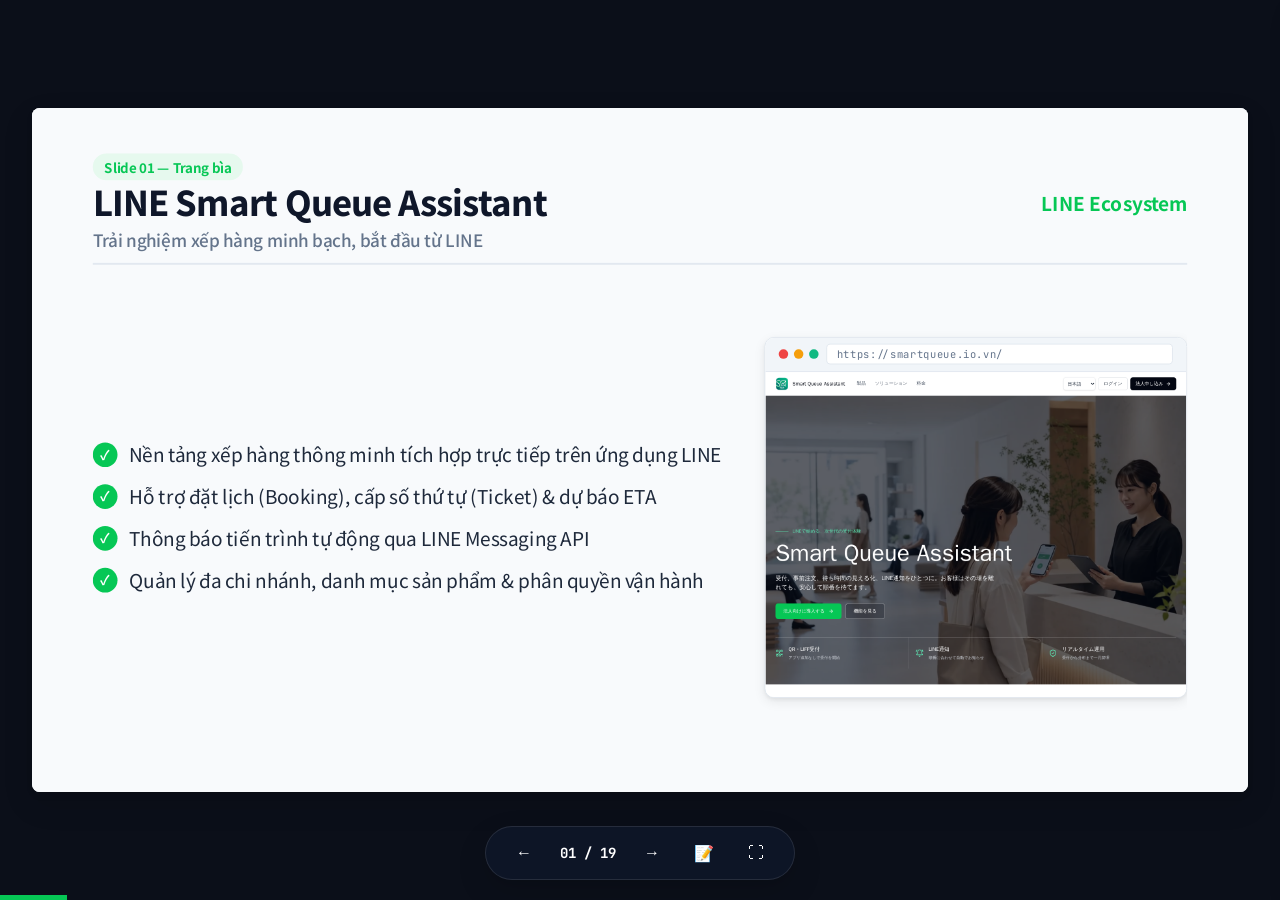
==== commit 2676e3cd: "feat: Add Slide 19 - Customer Journey with LINE" ====
--- a/presentation/index.html
+++ b/presentation/index.html
@@ -805,6 +805,42 @@
         </div>
       </section>
 
+      <!-- Slide 19 -->
+      <section class="slide" id="slide-19">
+        <header class="slide-header">
+          <div>
+            <span class="slide-tag">Slide 19 — Customer Journey with LINE</span>
+            <h1 class="slide-title">Khách dùng LINE để đặt dịch vụ</h1>
+            <p class="slide-subtitle">Trải nghiệm di động nhanh chóng — 0% rào cản tạo tài khoản</p>
+          </div>
+          <div style="font-weight: 700; color: var(--line-green); font-size: 20px;">LINE Customer Flow</div>
+        </header>
+        <div class="slide-body layout-split left-wide">
+          <div class="content-text">
+            <ul class="content-list">
+              <li>Quét mã QR cố định của Chi nhánh bằng ứng dụng LINE quen thuộc</li>
+              <li>Đăng nhập tự động mượt mà qua LINE Login</li>
+              <li>Dễ dàng lựa chọn Queue phù hợp với nhu cầu</li>
+              <li>Xem danh mục và chọn sản phẩm/dịch vụ trực quan</li>
+              <li>Tạo lượt đặt chỗ (Booking) & nhận số Ticket di động lập tức</li>
+            </ul>
+          </div>
+          <div class="media-container">
+            <div class="phone-mockup">
+              <div class="phone-header-notch"></div>
+              <div class="phone-screen">
+                <img src="../docs/images/guide/30-customer-queue-selection-mobile.png" alt="Customer Queue Selection">
+              </div>
+            </div>
+          </div>
+        </div>
+        <div class="speaker-notes-data" style="display:none;">
+          Ở phía Customer, trải nghiệm bắt đầu bằng việc quét QR bằng LINE.<br><br>
+          Khách không cần tạo tài khoản email và mật khẩu riêng.<br><br>
+          Sau khi xác thực LINE, khách chọn Queue, xem Catalog của Queue, chọn dịch vụ, nhập thông tin và tạo Booking.
+        </div>
+      </section>
+
     </div>
 
     <!-- Progress Bar -->
@@ -813,7 +849,7 @@
     <!-- Fixed Controls Overlay -->
     <div id="deck-controls">
       <button class="control-btn" id="prev-btn" title="Slide trước (←)">←</button>
-      <span class="slide-counter" id="slide-counter">01 / 18</span>
+      <span class="slide-counter" id="slide-counter">01 / 19</span>
       <button class="control-btn" id="next-btn" title="Slide tiếp (→)">→</button>
       <button class="control-btn" id="notes-btn" title="Mở Speaker Notes (P)">📝</button>
       <button class="control-btn" id="fullscreen-btn" title="Toàn màn hình (F)">⛶</button>
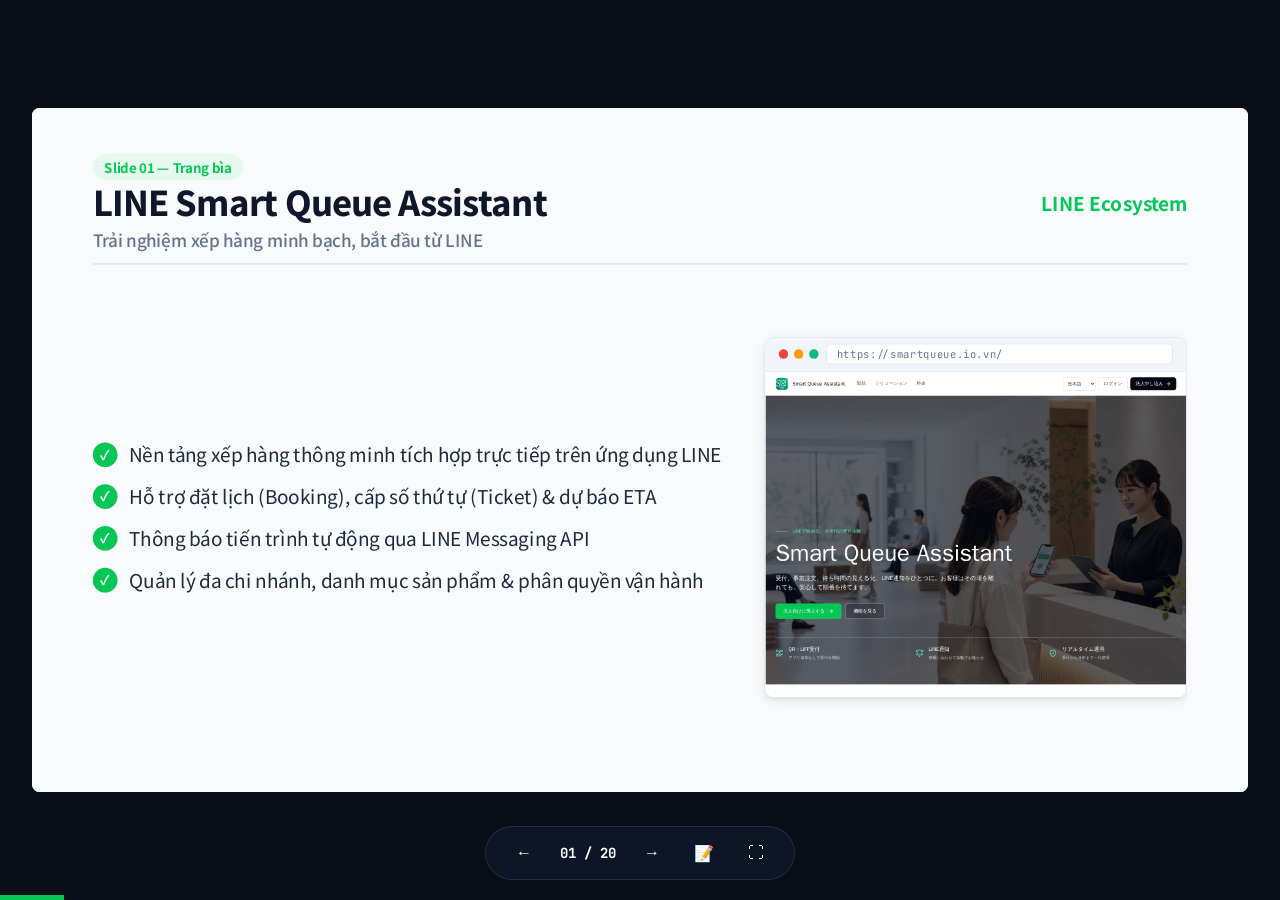
==== commit 7e14956d: "feat: Add Slide 20 - Booking & Ticket Details" ====
--- a/presentation/index.html
+++ b/presentation/index.html
@@ -841,6 +841,47 @@
         </div>
       </section>
 
+      <!-- Slide 20 -->
+      <section class="slide" id="slide-20">
+        <header class="slide-header">
+          <div>
+            <span class="slide-tag">Slide 20 — Booking & Ticket</span>
+            <h1 class="slide-title">Ticket là trung tâm trải nghiệm khách hàng</h1>
+            <p class="slide-subtitle">Minh bạch thông tin — Giúp khách hàng hoàn toàn làm chủ thời gian</p>
+          </div>
+          <div style="font-weight: 700; color: var(--line-green); font-size: 20px;">Digital Ticket</div>
+        </header>
+        <div class="slide-body layout-split left-wide">
+          <div class="content-text">
+            <ul class="content-list">
+              <li><strong>Ticket Code & Order Number</strong>: Mã số lượt & Mã đơn dịch vụ rõ ràng</li>
+              <li><strong>People Ahead</strong>: Đếm lùi thời gian thực số lượng người chờ phía trước</li>
+              <li><strong>ETA (Estimated Time)</strong>: Tính toán chính xác thời gian ước tính phục vụ</li>
+              <li><strong>Selected Items</strong>: Chi tiết sản phẩm & dịch vụ đã lựa chọn</li>
+              <li><strong>Payment Status</strong>: Hiển thị minh bạch số tiền đã trả & cần thanh toán thêm</li>
+            </ul>
+          </div>
+          <div class="media-container">
+            <div class="phone-mockup">
+              <div class="phone-header-notch"></div>
+              <div class="phone-screen">
+                <img src="../docs/images/guide/36-customer-ticket-mobile.png" alt="Customer Ticket Mobile Detail">
+              </div>
+            </div>
+          </div>
+        </div>
+        <div class="speaker-notes-data" style="display:none;">
+          Sau khi Booking thành công, khách nhận Ticket.<br><br>
+          Ticket không chỉ là số thứ tự mà còn hiển thị:<br>
+          * Order Number<br>
+          * Số người phía trước<br>
+          * ETA<br>
+          * Danh sách Product hoặc Service<br>
+          * Thông tin thanh toán<br><br>
+          Đây là nơi khách theo dõi toàn bộ trạng thái của mình.
+        </div>
+      </section>
+
     </div>
 
     <!-- Progress Bar -->
@@ -849,7 +890,7 @@
     <!-- Fixed Controls Overlay -->
     <div id="deck-controls">
       <button class="control-btn" id="prev-btn" title="Slide trước (←)">←</button>
-      <span class="slide-counter" id="slide-counter">01 / 19</span>
+      <span class="slide-counter" id="slide-counter">01 / 20</span>
       <button class="control-btn" id="next-btn" title="Slide tiếp (→)">→</button>
       <button class="control-btn" id="notes-btn" title="Mở Speaker Notes (P)">📝</button>
       <button class="control-btn" id="fullscreen-btn" title="Toàn màn hình (F)">⛶</button>
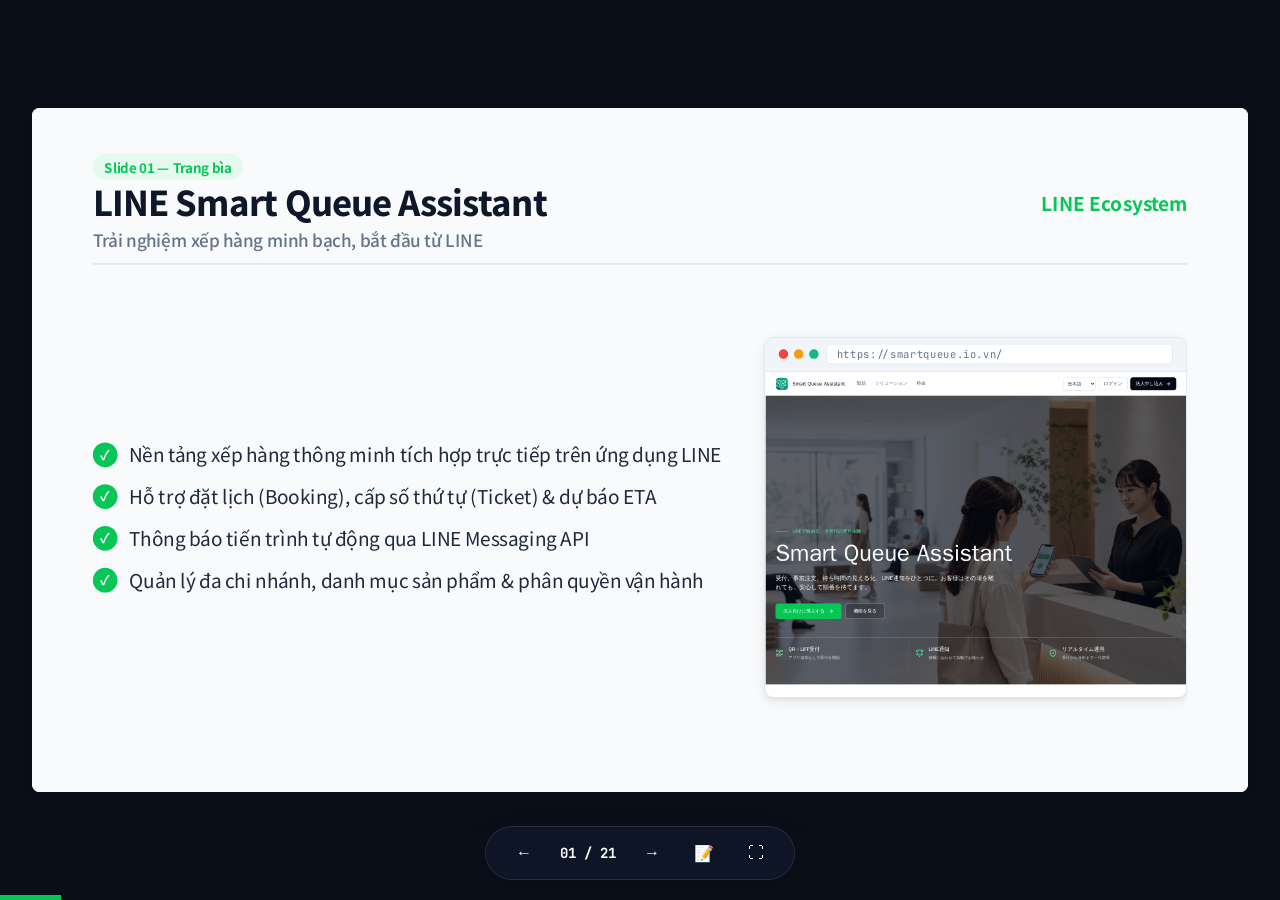
==== commit 076ea9aa: "feat: Add Slide 21 - LINE Ecosystem Integration" ====
--- a/presentation/index.html
+++ b/presentation/index.html
@@ -882,6 +882,44 @@
         </div>
       </section>
 
+      <!-- Slide 21 -->
+      <section class="slide" id="slide-21">
+        <header class="slide-header">
+          <div>
+            <span class="slide-tag">Slide 21 — Công nghệ LINE nổi bật</span>
+            <h1 class="slide-title">LINE tạo ra điểm khác biệt cho sản phẩm</h1>
+            <p class="slide-subtitle">Sức mạnh từ bộ ba công nghệ cốt lõi của LINE Ecosystem</p>
+          </div>
+          <div style="font-weight: 700; color: var(--line-green); font-size: 20px;">LINE Integration</div>
+        </header>
+        <div class="slide-body layout-split left-wide">
+          <div class="content-text">
+            <ul class="content-list">
+              <li><strong>LIFF</strong>: Nhúng Web App trực tiếp bên trong giao diện ứng dụng LINE</li>
+              <li><strong>LINE Login</strong>: Xác thực danh tính Customer tức thì, không tạo password</li>
+              <li><strong>Messaging API</strong>: Đẩy Push Notification nhắc lượt tự động theo event</li>
+              <li><strong>Branch QR</strong>: Mã quét vật lý cố định kết nối thế giới thực và số hóa</li>
+            </ul>
+          </div>
+          <div class="media-container">
+            <div class="phone-mockup">
+              <div class="phone-header-notch"></div>
+              <div class="phone-screen">
+                <img src="../docs/images/guide/29-liff-home-mobile.png" alt="LIFF Home Screen">
+              </div>
+            </div>
+          </div>
+        </div>
+        <div class="speaker-notes-data" style="display:none;">
+          Điểm công nghệ nổi bật nhất là tích hợp LINE.<br><br>
+          LIFF giúp mở ứng dụng trực tiếp trong LINE.<br><br>
+          LINE Login giúp xác thực khách mà không cần tài khoản riêng.<br><br>
+          Messaging API giúp hệ thống gửi thông báo về trạng thái hàng đợi.<br><br>
+          Đây là những công nghệ trực tiếp giải quyết bài toán khách không biết khi nào đến lượt.<br><br>
+          LINE Login và Messaging API là hai capability riêng biệt. Việc khách đăng nhập LINE thành công không đồng nghĩa rằng Push Notification chắc chắn được gửi thành công.
+        </div>
+      </section>
+
     </div>
 
     <!-- Progress Bar -->
@@ -890,7 +928,7 @@
     <!-- Fixed Controls Overlay -->
     <div id="deck-controls">
       <button class="control-btn" id="prev-btn" title="Slide trước (←)">←</button>
-      <span class="slide-counter" id="slide-counter">01 / 20</span>
+      <span class="slide-counter" id="slide-counter">01 / 21</span>
       <button class="control-btn" id="next-btn" title="Slide tiếp (→)">→</button>
       <button class="control-btn" id="notes-btn" title="Mở Speaker Notes (P)">📝</button>
       <button class="control-btn" id="fullscreen-btn" title="Toàn màn hình (F)">⛶</button>
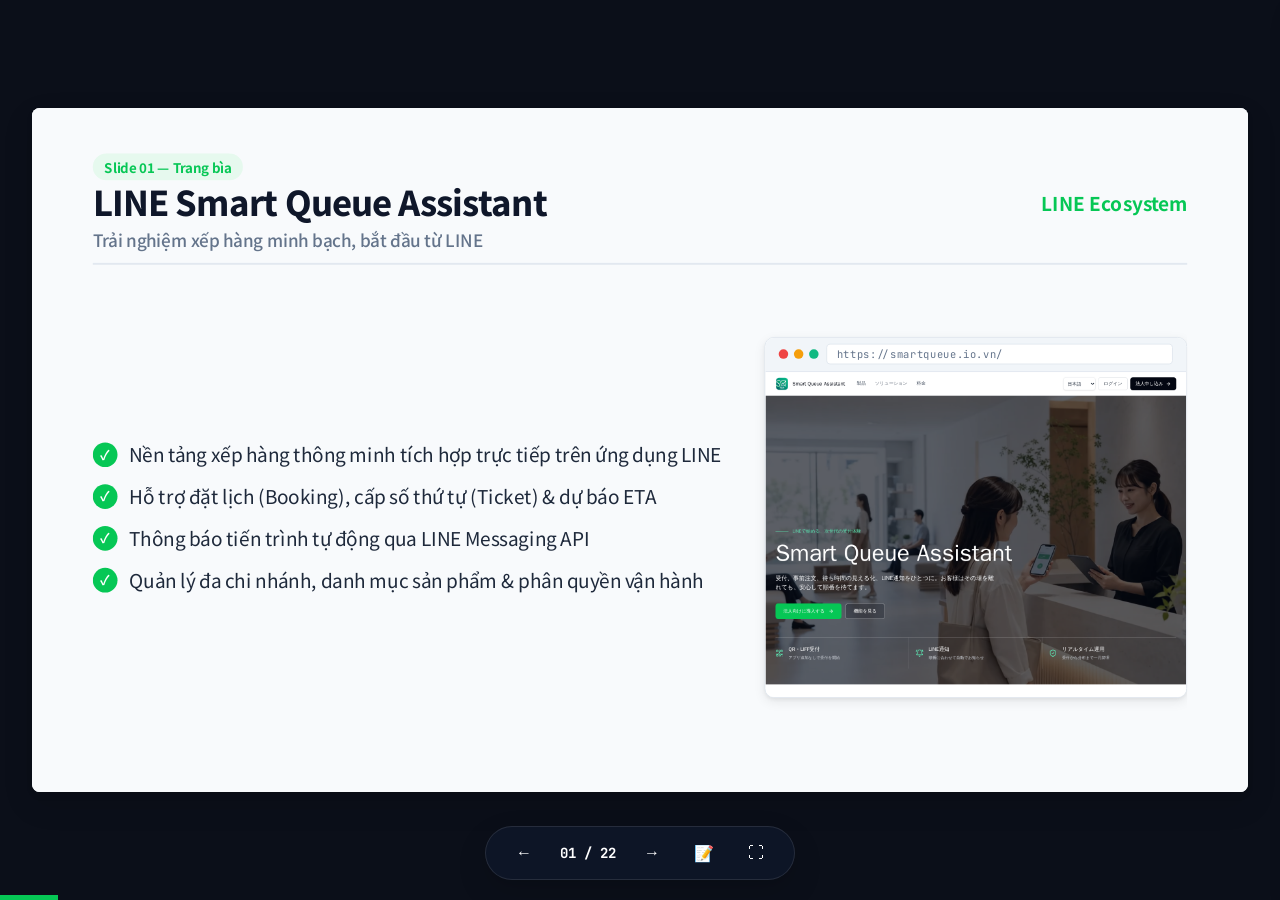
==== commit 5dbdbdb1: "feat: Add Slide 22 - Staff Operation" ====
--- a/presentation/index.html
+++ b/presentation/index.html
@@ -920,6 +920,50 @@
         </div>
       </section>
 
+      <!-- Slide 22 -->
+      <section class="slide" id="slide-22">
+        <header class="slide-header">
+          <div>
+            <span class="slide-tag">Slide 22 — Staff Operation</span>
+            <h1 class="slide-title">Staff xử lý Queue trên một Workspace</h1>
+            <p class="slide-subtitle">Vận hành lượt phục vụ nhanh chóng và trực quan trên một màn hình</p>
+          </div>
+          <div style="font-weight: 700; color: #3B82F6; font-size: 20px;">Staff Workspace</div>
+        </header>
+        <div class="slide-body layout-split left-wide">
+          <div class="content-text">
+            <ul class="content-list">
+              <li>Theo dõi Active Ticket theo thời gian thực tại quầy tiếp đón</li>
+              <li>Chuyển trạng thái linh hoạt: <strong>Waiting ➔ Called ➔ Serving ➔ Served</strong></li>
+              <li>Xử lý nhanh ngoại lệ: Lùi lượt (Defer), Hủy (Cancel), Vắng mặt (No-show)</li>
+              <li>Thu nốt phần tiền còn lại của Order & Cập nhật trạng thái thanh toán</li>
+              <li>Xuất và in Biên nhận (Receipt) trực tiếp cho khách hàng</li>
+            </ul>
+          </div>
+          <div class="media-container">
+            <div class="browser-frame">
+              <div class="browser-header">
+                <div class="browser-dots">
+                  <div class="browser-dot red"></div>
+                  <div class="browser-dot yellow"></div>
+                  <div class="browser-dot green"></div>
+                </div>
+                <div class="browser-address-bar">Staff Workspace Desktop</div>
+              </div>
+              <div class="browser-content">
+                <img src="../docs/images/guide/40-staff-workspace-desktop.png" alt="Staff Workspace Desktop">
+              </div>
+            </div>
+          </div>
+        </div>
+        <div class="speaker-notes-data" style="display:none;">
+          Staff Workspace giúp nhân viên vận hành hàng đợi trong ngày.<br><br>
+          Staff có thể xem thông tin khách, Order, Payment, Ticket Status và các thao tác phục vụ trên cùng một màn hình.<br><br>
+          Luồng chính là: Waiting ➔ Called ➔ Serving ➔ Served.<br><br>
+          Ngoài ra, hệ thống còn hỗ trợ xử lý khách vắng mặt, hủy Ticket, thu phần tiền còn lại và in biên nhận.
+        </div>
+      </section>
+
     </div>
 
     <!-- Progress Bar -->
@@ -928,7 +972,7 @@
     <!-- Fixed Controls Overlay -->
     <div id="deck-controls">
       <button class="control-btn" id="prev-btn" title="Slide trước (←)">←</button>
-      <span class="slide-counter" id="slide-counter">01 / 21</span>
+      <span class="slide-counter" id="slide-counter">01 / 22</span>
       <button class="control-btn" id="next-btn" title="Slide tiếp (→)">→</button>
       <button class="control-btn" id="notes-btn" title="Mở Speaker Notes (P)">📝</button>
       <button class="control-btn" id="fullscreen-btn" title="Toàn màn hình (F)">⛶</button>
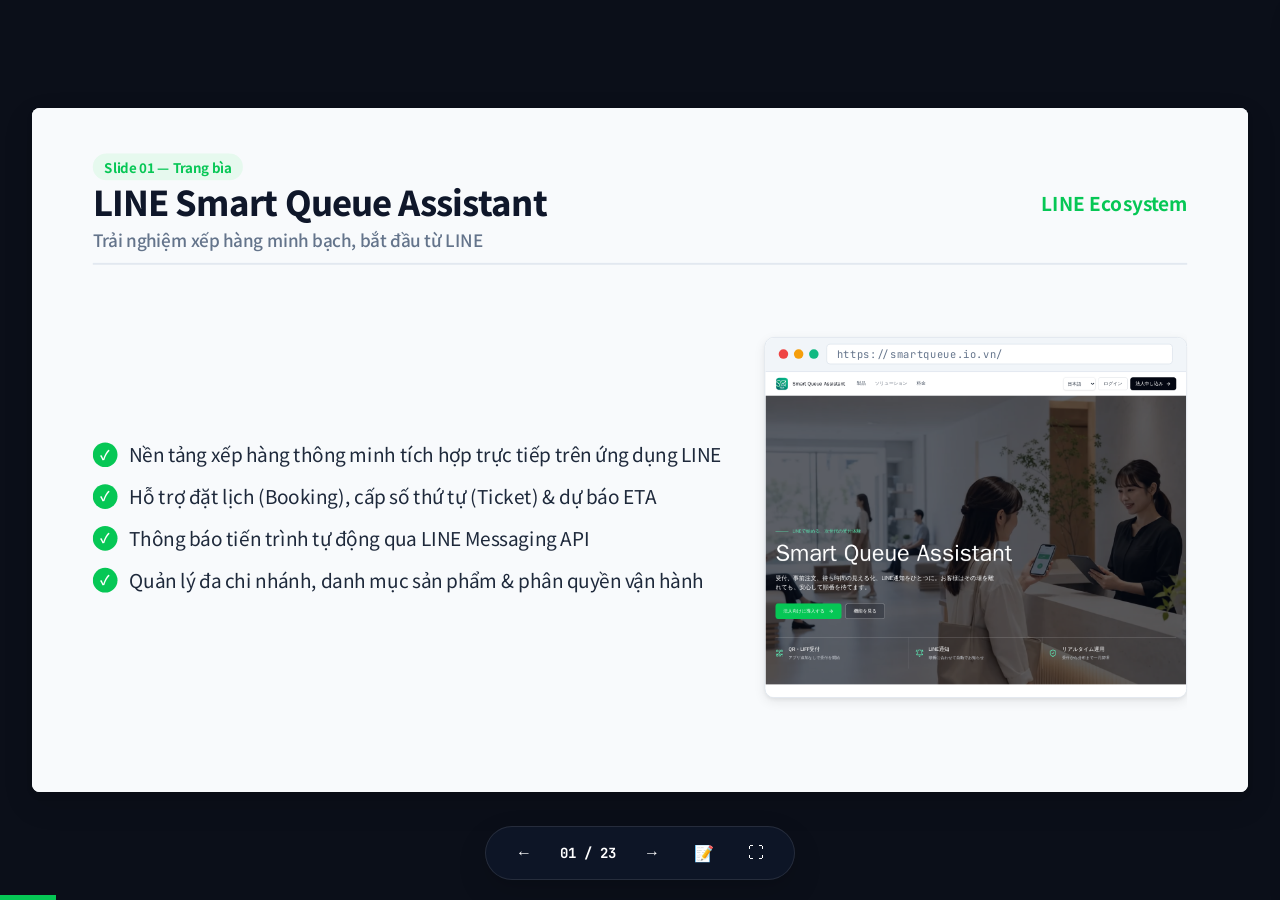
==== commit e239be9a: "feat: Add Slide 23 - MVP Feasibility & Roadmap" ====
--- a/presentation/index.html
+++ b/presentation/index.html
@@ -964,6 +964,69 @@
         </div>
       </section>
 
+      <!-- Slide 23 -->
+      <section class="slide" id="slide-23">
+        <header class="slide-header">
+          <div>
+            <span class="slide-tag">Slide 23 — Tính khả thi và hướng phát triển</span>
+            <h1 class="slide-title">MVP đã chứng minh tính khả thi thực tiễn</h1>
+            <p class="slide-subtitle">Hoàn thiện nền tảng sẵn sàng cho quy mô Production</p>
+          </div>
+          <div style="font-weight: 700; color: var(--line-green); font-size: 20px;">Roadmap & Vision</div>
+        </header>
+        <div class="slide-body layout-split left-wide">
+          <div class="content-text">
+            <div style="display: grid; grid-template-columns: 1fr 1fr; gap: 20px;">
+              <div class="feature-card" style="border-left: 4px solid var(--line-green);">
+                <h3 style="color: var(--line-green);">✅ Đã hoàn thành (MVP)</h3>
+                <ul style="font-size: 15px; color: #334155; line-height: 1.6; list-style: disc; padding-left: 18px;">
+                  <li>Luồng End-to-end hoàn chỉnh</li>
+                  <li>Multi-role Dashboard bảo mật</li>
+                  <li>LINE LIFF Booking & QR Ticket</li>
+                  <li>Staff Workspace & In biên nhận</li>
+                  <li>Hỗ trợ 3 ngôn ngữ: JP / VI / EN</li>
+                </ul>
+              </div>
+              <div class="feature-card" style="border-left: 4px solid #3B82F6;">
+                <h3 style="color: #2563EB;">🚀 Bước tiếp theo</h3>
+                <ul style="font-size: 15px; color: #334155; line-height: 1.6; list-style: disc; padding-left: 18px;">
+                  <li>Tích hợp Payment Gateway thật</li>
+                  <li>Google Routes / Location API</li>
+                  <li>Kiểm thử LINE thiết bị thật</li>
+                  <li>Production Hardening & Backup</li>
+                  <li>Monitoring & Tối ưu hiệu năng</li>
+                </ul>
+              </div>
+            </div>
+            <div style="background: var(--line-green-light); padding: 16px 24px; border-radius: 12px; text-align: center; font-weight: 800; font-size: 20px; color: var(--line-green); margin-top: 12px;">
+              "Không cần đứng chờ — Chỉ cần biết khi nào đến lượt."
+            </div>
+          </div>
+          <div class="media-container">
+            <div class="browser-frame">
+              <div class="browser-header">
+                <div class="browser-dots">
+                  <div class="browser-dot red"></div>
+                  <div class="browser-dot yellow"></div>
+                  <div class="browser-dot green"></div>
+                </div>
+                <div class="browser-address-bar">Receipt</div>
+              </div>
+              <div class="browser-content">
+                <img src="../docs/images/guide/45-receipt.png" alt="Receipt">
+              </div>
+            </div>
+          </div>
+        </div>
+        <div class="speaker-notes-data" style="display:none;">
+          MVP hiện đã chứng minh được tính khả thi của sản phẩm.<br><br>
+          Luồng chính từ Business Onboarding đến Customer Booking và Staff Operation đã được triển khai.<br><br>
+          Các phần còn lại chủ yếu là tích hợp Production như: Payment Provider thật, Location API, Kiểm thử LINE trên thiết bị thật, Monitoring, Backup và Restore, Kiểm thử tải quy mô Production.<br><br>
+          Đây là hướng phát triển tiếp theo để đưa hệ thống gần hơn với một sản phẩm thực tế.<br><br>
+          Thông điệp kết thúc: <strong>Không cần đứng chờ — chỉ cần biết khi nào đến lượt.</strong>
+        </div>
+      </section>
+
     </div>
 
     <!-- Progress Bar -->
@@ -972,7 +1035,7 @@
     <!-- Fixed Controls Overlay -->
     <div id="deck-controls">
       <button class="control-btn" id="prev-btn" title="Slide trước (←)">←</button>
-      <span class="slide-counter" id="slide-counter">01 / 22</span>
+      <span class="slide-counter" id="slide-counter">01 / 23</span>
       <button class="control-btn" id="next-btn" title="Slide tiếp (→)">→</button>
       <button class="control-btn" id="notes-btn" title="Mở Speaker Notes (P)">📝</button>
       <button class="control-btn" id="fullscreen-btn" title="Toàn màn hình (F)">⛶</button>
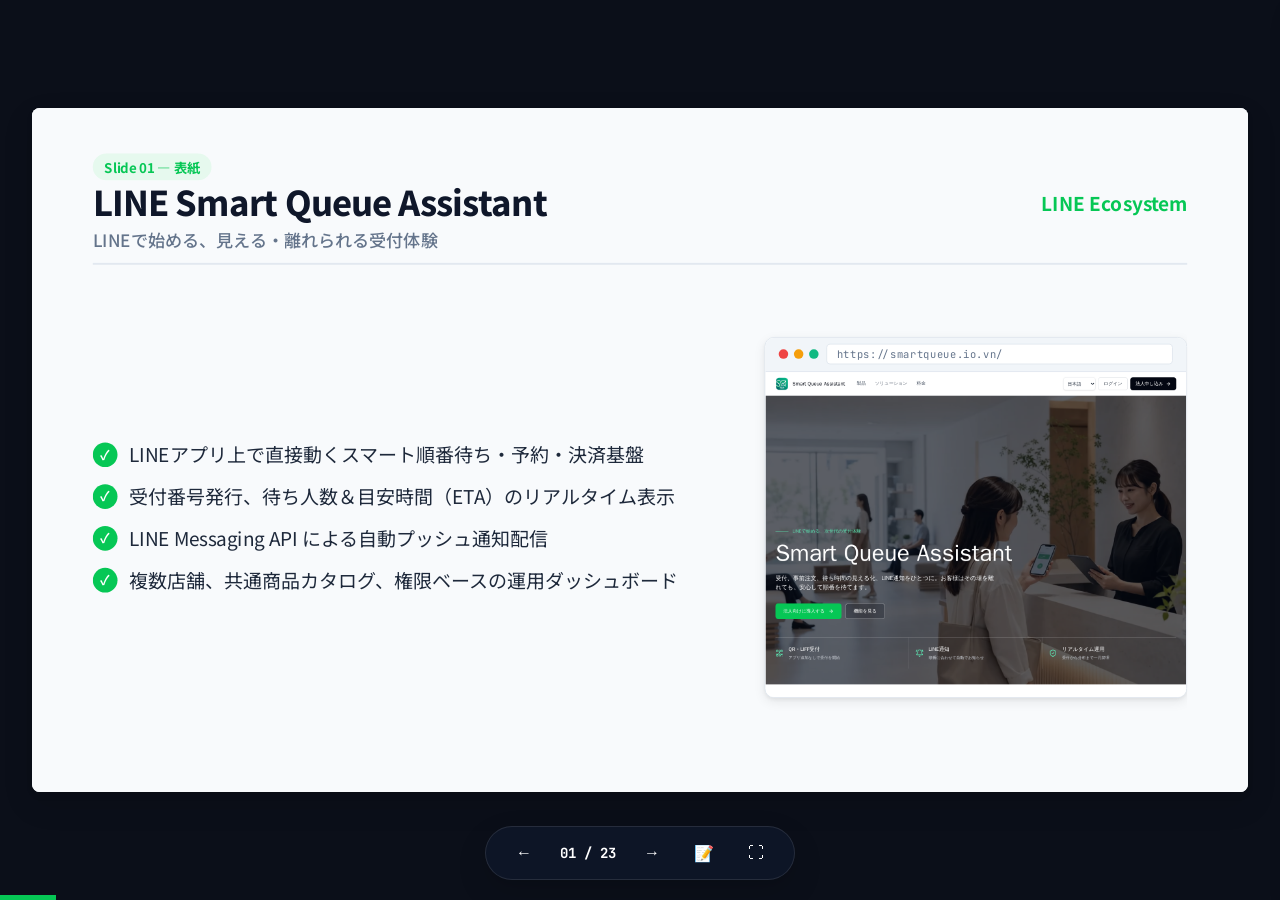
==== commit d94efeea: "config: Set Japanese presentation deck as primary (index.html) and Vietnamese deck as secondary (ind" ====
--- a/presentation/index.html
+++ b/presentation/index.html
@@ -1,9 +1,9 @@
 <!DOCTYPE html>
-<html lang="vi">
+<html lang="ja">
 <head>
   <meta charset="UTF-8">
   <meta name="viewport" content="width=device-width, initial-scale=1.0">
-  <title>LINE Smart Queue Assistant — Slide Deck</title>
+  <title>LINE Smart Queue Assistant — プレゼンテーション</title>
   <link rel="stylesheet" href="./styles.css">
   <link rel="preconnect" href="https://fonts.googleapis.com">
   <link rel="preconnect" href="https://fonts.gstatic.com" crossorigin>
@@ -17,19 +17,19 @@
       <section class="slide active" id="slide-1">
         <header class="slide-header">
           <div>
-            <span class="slide-tag">Slide 01 — Trang bìa</span>
+            <span class="slide-tag">Slide 01 — 表紙</span>
             <h1 class="slide-title">LINE Smart Queue Assistant</h1>
-            <p class="slide-subtitle">Trải nghiệm xếp hàng minh bạch, bắt đầu từ LINE</p>
+            <p class="slide-subtitle">LINEで始める、見える・離れられる受付体験</p>
           </div>
           <div style="font-weight: 700; color: var(--line-green); font-size: 20px;">LINE Ecosystem</div>
         </header>
         <div class="slide-body layout-split left-wide">
           <div class="content-text">
             <ul class="content-list">
-              <li>Nền tảng xếp hàng thông minh tích hợp trực tiếp trên ứng dụng LINE</li>
-              <li>Hỗ trợ đặt lịch (Booking), cấp số thứ tự (Ticket) & dự báo ETA</li>
-              <li>Thông báo tiến trình tự động qua LINE Messaging API</li>
-              <li>Quản lý đa chi nhánh, danh mục sản phẩm & phân quyền vận hành</li>
+              <li>LINEアプリ上で直接動くスマート順番待ち・予約・決済基盤</li>
+              <li>受付番号発行、待ち人数＆目安時間（ETA）のリアルタイム表示</li>
+              <li>LINE Messaging API による自動プッシュ通知配信</li>
+              <li>複数店舗、共通商品カタログ、権限ベースの運用ダッシュボード</li>
             </ul>
           </div>
           <div class="media-container">
@@ -43,15 +43,15 @@
                 <div class="browser-address-bar">https://smartqueue.io.vn/</div>
               </div>
               <div class="browser-content">
-                <img src="../docs/images/guide/01-landing-page.png" alt="Trang chủ hệ thống">
-              </div>
-            </div>
-          </div>
-        </div>
-        <div class="speaker-notes-data" style="display:none;">
-          Xin chào mọi người. Hôm nay em xin trình bày dự án <strong>LINE Smart Queue Assistant</strong>.<br><br>
-          Đây là một nền tảng hỗ trợ quản lý hàng đợi, đặt dịch vụ, đơn hàng, nền tảng thanh toán và thông báo khách hàng thông qua LINE.<br><br>
-          Trong phần trình bày này, em sẽ tập trung vào sản phẩm, bài toán thực tế, giải pháp, kiến trúc công nghệ, luồng hoạt động và tính khả thi của hệ thống.
+                <img src="../docs/images/guide/01-landing-page.png" alt="公開トップページ">
+              </div>
+            </div>
+          </div>
+        </div>
+        <div class="speaker-notes-data" style="display:none;">
+          皆様、本日は <strong>LINE Smart Queue Assistant</strong> のプレゼンテーションをご覧いただきありがとうございます。<br><br>
+          本プロダクトは、店舗、サロン、クリニック等の対面サービスにおいて、受付、予約、注文、決済、顧客通知をLINE上で一貫して提供するスマート順番待ちプラットフォームです。<br><br>
+          本発表では、製品コンセプト、解決する課題、技術構成、詳細な運用フローおよび今後の展開についてご説明いたします。
         </div>
       </section>
 
@@ -59,34 +59,34 @@
       <section class="slide" id="slide-2">
         <header class="slide-header">
           <div>
-            <span class="slide-tag">Slide 02 — Bối cảnh hiện tại</span>
-            <h1 class="slide-title">Hàng đợi vẫn là một vấn đề rất đời thường</h1>
-            <p class="slide-subtitle">Những bất cập phổ biến tại các điểm dịch vụ truyền thống</p>
-          </div>
-          <div style="font-weight: 700; color: #EF4444; font-size: 20px;">Trải nghiệm truyền thống</div>
+            <span class="slide-tag">Slide 02 — 現在の背景</span>
+            <h1 class="slide-title">対面サービスにおける順番待ちの日常的な課題</h1>
+            <p class="slide-subtitle">従来の受付体験における課題点と不透明さ</p>
+          </div>
+          <div style="font-weight: 700; color: #EF4444; font-size: 20px;">従来体験の課題</div>
         </header>
         <div class="slide-body layout-grid" style="grid-template-columns: repeat(2, 1fr);">
           <div class="feature-card" style="border-left: 4px solid #EF4444;">
-            <h3 style="color: #EF4444;">📌 Khách phải chờ gần quầy</h3>
-            <p>Khách hàng bị ràng buộc vị trí tại phòng chờ, không thể tự do di chuyển hay làm công việc cá nhân vì sợ lỡ lượt gọi.</p>
+            <h3 style="color: #EF4444;">📌 受付付近から離れられない</h3>
+            <p>発券後に待合エリアで待機を余儀なくされ、呼出し聞き逃しの不安から自由に行動できません。</p>
           </div>
           <div class="feature-card" style="border-left: 4px solid #F59E0B;">
-            <h3 style="color: #D97706;">⏳ Không biết khi nào đến lượt</h3>
-            <p>Thiếu thông tin dự báo thời gian chờ (ETA) và số lượng người phía trước khiến khách rơi vào trạng thái mệt mỏi, thụ động.</p>
+            <h3 style="color: #D97706;">⏳ 待ち時間・順番が不透明</h3>
+            <p>目安時間（ETA）や前方の待ち人数が分からず、ストレスや問い合わせが発生します。</p>
           </div>
           <div class="feature-card" style="border-left: 4px solid #3B82F6;">
-            <h3 style="color: #2563EB;">📢 Staff gọi khách thủ công</h3>
-            <p>Nhân viên phải tốn thời gian hô tên hoặc gọi số loa đài trực tiếp, dễ bỏ sót khách vắng mặt tạm thời.</p>
+            <h3 style="color: #2563EB;">📢 手動・口頭での呼出し</h3>
+            <p>スタッフがマイクや大声で呼び出す必要があり、業務負担と聞き逃しリスクが生じます。</p>
           </div>
           <div class="feature-card" style="border-left: 4px solid #8B5CF6;">
-            <h3 style="color: #7C3AED;">🏢 Khu vực tiếp nhận quá tải</h3>
-            <p>Đông đúc tại sảnh chờ tạo áp lực vận hành lớn cho cửa hàng, ảnh hưởng tiêu cực đến hình ảnh thương hiệu.</p>
-          </div>
-        </div>
-        <div class="speaker-notes-data" style="display:none;">
-          Trong nhiều cửa hàng, salon, phòng khám hoặc quầy dịch vụ, khách hàng vẫn phải lấy số và ngồi gần khu vực tiếp nhận.<br><br>
-          Vấn đề không chỉ nằm ở thời gian chờ, mà còn ở việc khách không biết còn bao lâu nữa mới đến lượt.<br><br>
-          Điều này khiến khách khó rời khỏi khu vực chờ, còn nhân viên phải liên tục gọi khách và kiểm tra trạng thái thủ công.
+            <h3 style="color: #7C3AED;">🏢 待合スペースの過密化</h3>
+            <p>混雑した待合エリアは店舗の快適性を損ない、ブランドイメージ低下に繋がります。</p>
+          </div>
+        </div>
+        <div class="speaker-notes-data" style="display:none;">
+          多くの店舗やサロン、クリニックでは、お客様が受付で番号札を受け取り、待合エリアで待機し続ける必要があります。<br><br>
+          問題は待ち時間そのものだけでなく、「あとどれくらいで呼ばれるか分からない」という不透明さにあります。<br><br>
+          これによりお客様は受付を離れられず、スタッフも手動での呼び出しや問い合わせ対応に追われることになります。
         </div>
       </section>
 
@@ -94,34 +94,34 @@
       <section class="slide" id="slide-3">
         <header class="slide-header">
           <div>
-            <span class="slide-tag">Slide 03 — Vấn đề gặp phải</span>
-            <h1 class="slide-title">Hàng đợi không chỉ là “số thứ tự”</h1>
-            <p class="slide-subtitle">Sự đứt gãy giữa các nghiệp vụ vận hành thực tế</p>
-          </div>
-          <div style="font-weight: 700; color: #F59E0B; font-size: 20px;">Vấn đề vận hành</div>
+            <span class="slide-tag">Slide 03 — 直面する課題</span>
+            <h1 class="slide-title">順番待ちは「番号の発行」だけではない</h1>
+            <p class="slide-subtitle">運用現場における個別システムの分断と課題</p>
+          </div>
+          <div style="font-weight: 700; color: #F59E0B; font-size: 20px;">現場運用の分断</div>
         </header>
         <div class="slide-body layout-grid" style="grid-template-columns: repeat(2, 1fr);">
           <div class="feature-card">
-            <h3 style="color: #0F172A;">📊 Wait time không minh bạch</h3>
-            <p>Thời gian chờ thay đổi liên tục nhưng khách hàng không nhận được cập nhật realtime.</p>
+            <h3 style="color: #0F172A;">📊 待ち時間が不透明</h3>
+            <p>現場の状況は刻一刻と変化するものの、リアルタイムな予想待ち時間が提示されません。</p>
           </div>
           <div class="feature-card">
-            <h3 style="color: #0F172A;">🧩 Nghiệp vụ tách rời</h3>
-            <p>Queue, Order, Stock, Payment và Staff được xử lý trên các ứng dụng riêng rạc, không đồng bộ.</p>
+            <h3 style="color: #0F172A;">🧩 業務システムが分断</h3>
+            <p>受付、注文、在庫、決済、スタッフ割り当てが独立しており、二重入力の手間が発生します。</p>
           </div>
           <div class="feature-card">
-            <h3 style="color: #0F172A;">🔔 Khách dễ bỏ lỡ lượt</h3>
-            <p>Không có kênh push notification tức thời đến thiết bị cá nhân của khách hàng.</p>
+            <h3 style="color: #0F172A;">🔔 順番を逃すリスク</h3>
+            <p>顧客の個人端末へ直接呼出し通知を送信する手段がなく、離脱が発生します。</p>
           </div>
           <div class="feature-card">
-            <h3 style="color: #0F172A;">📉 Dữ liệu vận hành bị phân tán</h3>
-            <p>Khó theo dõi tổng thể lịch sử phục vụ, thời gian xử lý trung bình và doanh thu theo chi nhánh.</p>
-          </div>
-        </div>
-        <div class="speaker-notes-data" style="display:none;">
-          Nếu chỉ nhìn đơn giản, một hệ thống xếp hàng chỉ cần phát số và gọi số.<br><br>
-          Nhưng trong vận hành thực tế, hàng đợi liên quan đến nhiều nghiệp vụ khác: Khách đặt dịch vụ nào? Có cần thanh toán trước không? Sản phẩm còn hàng không? Nhân viên nào đang phục vụ? Khi nào cần gửi thông báo?<br><br>
-          Khi các phần này bị tách rời, doanh nghiệp khó vận hành nhất quán và khó theo dõi dữ liệu.
+            <h3 style="color: #0F172A;">📉 運用データが集計不能</h3>
+            <p>平均対応時間、売上、離脱率などの運用データが一元管理されていません。</p>
+          </div>
+        </div>
+        <div class="speaker-notes-data" style="display:none;">
+          単純に見れば、順番待ちシステムは番号を発行して呼び出すだけで足るように思えます。<br><br>
+          しかし実際の店舗運用では、お客様の選択したメニュー、事前決済の有無、在庫状況、担当スタッフ、通知タイミングなど、多くの業務が絡み合っています。<br><br>
+          これらが個別システムに分断されていると、店舗の円滑な運用やデータ分析が困難になります。
         </div>
       </section>
 
@@ -129,33 +129,33 @@
       <section class="slide" id="slide-4">
         <header class="slide-header">
           <div>
-            <span class="slide-tag">Slide 04 — Insight sản phẩm</span>
-            <h1 class="slide-title">Khách không cần “đứng chờ” — Họ cần “biết khi nào quay lại”</h1>
-            <p class="slide-subtitle">Chủ động hóa thời gian nhờ trải nghiệm di động thông minh</p>
+            <span class="slide-tag">Slide 04 — インサイト</span>
+            <h1 class="slide-title">お客様は「並びたい」のではない — 「いつ戻るか」を知りたい</h1>
+            <p class="slide-subtitle">スマートなモバイル体験による時間の主導権回復</p>
           </div>
           <div style="font-weight: 700; color: var(--line-green); font-size: 20px;">User Insight</div>
         </header>
         <div class="slide-body layout-split left-wide">
           <div class="content-text">
             <ul class="content-list">
-              <li>Nhận Ticket & số thứ tự ngay trên điện thoại thông minh</li>
-              <li>Theo dõi trực quan số người đang chờ phía trước</li>
-              <li>Biết ước tính thời gian phục vụ dự kiến (ETA)</li>
-              <li>Nhận thông báo push LINE chuẩn xác khi sắp đến lượt</li>
+              <li>手元のスマートフォンで即座に受付番号・チケットを取得</li>
+              <li>前方に何人待っているかをリアルタイムで可視化</li>
+              <li>過去データに基づく目安待ち時間（ETA）を算出し提示</li>
+              <li>順番が近づいたタイミングでLINE自動通知を正確に配信</li>
             </ul>
           </div>
           <div class="media-container">
             <div class="feature-card" style="background: linear-gradient(135deg, #06C755 0%, #05B24C 100%); color: white; padding: 36px; text-align: center;">
               <div style="font-size: 48px; margin-bottom: 12px;">📱</div>
-              <h3 style="color: white; font-size: 24px; justify-content: center;">Trải nghiệm Tự do</h3>
-              <p style="color: #E6F9EE; font-size: 18px; margin-top: 12px;">Khách có thể đi cà phê, mua sắm hoặc dạo quanh cửa hàng mà vẫn hoàn toàn làm chủ lượt xếp hàng của mình.</p>
-            </div>
-          </div>
-        </div>
-        <div class="speaker-notes-data" style="display:none;">
-          Insight chính của dự án là khách hàng không nhất thiết phải đứng chờ tại quầy.<br><br>
-          Điều họ thực sự cần là biết mình đang ở đâu trong hàng đợi và được nhắc khi gần đến lượt.<br><br>
-          Với LINE, khách đã có sẵn ứng dụng trên điện thoại, vì vậy trải nghiệm Queue có thể được đưa trực tiếp vào một nền tảng quen thuộc.
+              <h3 style="color: white; font-size: 24px; justify-content: center;">「待ち時間」を「自由時間」へ</h3>
+              <p style="color: #E6F9EE; font-size: 18px; margin-top: 12px;">カフェや買い物、別の用事を済ませながら、自分の順番を安心して確認・コントロールできます。</p>
+            </div>
+          </div>
+        </div>
+        <div class="speaker-notes-data" style="display:none;">
+          本プロジェクトのコアインサイトは、お客様は必ずしも受付の目の前に居続ける必要はないということです。<br><br>
+          本当に必要なのは「自分が今どの順番にいて、いつ戻ればよいか」を把握することです。<br><br>
+          LINEという日常的なアプリを活用することで、使い慣れたスマホ画面上でこの安心感を提供できます。
         </div>
       </section>
 
@@ -163,21 +163,21 @@
       <section class="slide" id="slide-5">
         <header class="slide-header">
           <div>
-            <span class="slide-tag">Slide 05 — Giải pháp đưa ra</span>
+            <span class="slide-tag">Slide 05 — 解決ソリューション</span>
             <h1 class="slide-title">LINE-first Smart Queue Platform</h1>
-            <p class="slide-subtitle">Nền tảng xếp hàng số hóa từ trải nghiệm LINE đến vận hành Dashboard</p>
-          </div>
-          <div style="font-weight: 700; color: var(--line-green); font-size: 20px;">Giải pháp Tổng thể</div>
-        </header>
-        <div class="slide-body layout-split left-wide">
-          <div class="content-text">
-            <ul class="content-list">
-              <li>Quét QR cố định của Chi nhánh bằng ứng dụng LINE</li>
-              <li>Đăng nhập tức thì với LINE Login (không cần tài khoản mới)</li>
-              <li>Tự do chọn Queue & chọn dịch vụ/sản phẩm mong muốn</li>
-              <li>Nhận Ticket điện tử hiển thị ETA và số người phía trước</li>
-              <li>Nhận thông báo tự động qua LINE Messaging API</li>
-              <li>Staff tiếp nhận và xử lý mượt mà trên Workspace riêng</li>
+            <p class="slide-subtitle">LINE受付から店舗運用ダッシュボードまでを一本化</p>
+          </div>
+          <div style="font-weight: 700; color: var(--line-green); font-size: 20px;">ソリューション概要</div>
+        </header>
+        <div class="slide-body layout-split left-wide">
+          <div class="content-text">
+            <ul class="content-list">
+              <li>店舗の固定QRコードをLINEアプリで読み取りスタート</li>
+              <li>LINE Login でアカウント登録なしの超高速ログイン</li>
+              <li>目的の受付キューおよびサービス・商品をスムーズに選択</li>
+              <li>ETA・前方待ち人数がわかるデジタルチケットを取得</li>
+              <li>LINE Messaging API による自動プッシュ通知を受信</li>
+              <li>店舗スタッフは専用の役割別ダッシュボードで対応</li>
             </ul>
           </div>
           <div class="media-container">
@@ -190,10 +190,9 @@
           </div>
         </div>
         <div class="speaker-notes-data" style="display:none;">
-          Giải pháp được đề xuất là một nền tảng quản lý hàng đợi theo hướng LINE-first.<br><br>
-          Khách quét QR của chi nhánh, xác thực bằng LINE, chọn Queue, chọn sản phẩm hoặc dịch vụ, sau đó nhận Ticket.<br><br>
-          Khi trạng thái thay đổi, hệ thống gửi thông báo qua LINE Messaging API.<br><br>
-          Về phía doanh nghiệp, mỗi vai trò có một workspace riêng để quản lý và vận hành.
+          提案する解決策は、LINE-firstのアプローチを採用したスマート順番待ちプラットフォームです。<br><br>
+          お客様は店舗のQRを読み取り、LINE認証を経て、キューや商品・サービスを選択しデジタルチケットを受け取ります。<br><br>
+          ステータスが更新されるとLINE Messaging APIから自動通知が届き、店舗側は役割ごとの専用ダッシュボードで効率的に運用できます。
         </div>
       </section>
 
@@ -201,41 +200,41 @@
       <section class="slide" id="slide-6">
         <header class="slide-header">
           <div>
-            <span class="slide-tag">Slide 06 — Hệ thống là gì?</span>
+            <span class="slide-tag">Slide 06 — システム概要</span>
             <h1 class="slide-title">LINE Smart Queue Assistant</h1>
-            <p class="slide-subtitle">Nền tảng hỗ trợ toàn bộ vòng đời dịch vụ và vận hành doanh nghiệp</p>
+            <p class="slide-subtitle">導入申込みから店舗運用・顧客体験までを一貫サポート</p>
           </div>
           <div style="font-weight: 700; color: var(--line-green); font-size: 20px;">Platform Scope</div>
         </header>
         <div class="slide-body layout-grid" style="grid-template-columns: repeat(3, 1fr);">
           <div class="feature-card">
             <h3>🏢 Business Onboarding</h3>
-            <p>Doanh nghiệp tự đăng ký thông tin, chọn quy mô, gói cước và theo dõi trạng thái xét duyệt.</p>
+            <p>法人がWebから申請、プラン選択、デモ決済を行い、管理者の審査を受ける申込みフロー。</p>
           </div>
           <div class="feature-card">
             <h3>🌐 Multi-branch</h3>
-            <p>Quản lý đa chi nhánh độc lập, mỗi chi nhánh có QR riêng, lịch hoạt động và nhân sự riêng.</p>
+            <p>複数拠点を独立管理。支店ごとに独自の固定QRコード、営業時間、スタッフを割り当て。</p>
           </div>
           <div class="feature-card">
             <h3>📦 Product Catalog</h3>
-            <p>Định nghĩa tập trung sản phẩm/dịch vụ cấp Doanh nghiệp, quản lý kho hàng (Stock) theo chi nhánh.</p>
+            <p>組織共通のサービス・商品カタログを1箇所で管理。実在庫（Stock）は支店別で管理。</p>
           </div>
           <div class="feature-card">
             <h3>🎫 Booking & Ticket</h3>
-            <p>Cấp số thứ tự di động, tính toán ETA động dựa trên năng lực và số lượng khách hàng chờ.</p>
+            <p>LINEから即時発券。混雑状況と平均サービス時間に基づき動的なETAをリアルタイム算出。</p>
           </div>
           <div class="feature-card">
             <h3>👨‍🍳 Staff Operation</h3>
-            <p>Workspace vận hành mượt mà cho nhân viên: Gọi số, Phục vụ, Hoàn tất, Thu tiền & In biên nhận.</p>
+            <p>スタッフ専用画面：呼出し・対応開始・完了、現地での残金会計、領収書発行を一画面処理。</p>
           </div>
           <div class="feature-card">
             <h3>💬 LINE Notification</h3>
-            <p>Tự động đẩy thông báo nhắc nhở đến ứng dụng LINE của khách hàng tại từng cột mốc quan trọng.</p>
-          </div>
-        </div>
-        <div class="speaker-notes-data" style="display:none;">
-          LINE Smart Queue Assistant không chỉ là một màn hình lấy số thứ tự.<br><br>
-          Đây là một hệ thống quản lý từ lúc doanh nghiệp đăng ký sử dụng, Admin phê duyệt, Owner thiết lập doanh nghiệp, Branch Manager cấu hình Queue, cho đến khi Customer đặt dịch vụ và Staff hoàn thành phục vụ.
+            <p>発券完了・5人待ち・呼出し・対応完了・キャンセル等のステータス変化をLINEで自動送信。</p>
+          </div>
+        </div>
+        <div class="speaker-notes-data" style="display:none;">
+          LINE Smart Queue Assistantは、単なる発券画面にとどまりません。<br><br>
+          法人の利用申込み、管理者による審査、オーナーによる組織設定、支店長によるキュー・在庫設定、 possessed、 Customerの予約とスタッフの対応完了まで、全運用サイクルをサポートする包括的なシステムです。
         </div>
       </section>
 
@@ -243,37 +242,35 @@
       <section class="slide" id="slide-7">
         <header class="slide-header">
           <div>
-            <span class="slide-tag">Slide 07 — Công nghệ nổi bật</span>
-            <h1 class="slide-title">Kiến trúc & Công nghệ cốt lõi</h1>
-            <p class="slide-subtitle">Hệ thống SaaS hiện đại, an toàn và tối ưu trải nghiệm</p>
+            <span class="slide-tag">Slide 07 — 注目テクノロジー</span>
+            <h1 class="slide-title">アーキテクチャ & コア技術</h1>
+            <p class="slide-subtitle">信頼性の高いモダンSaaS技術スタックとLINE密連携</p>
           </div>
           <div style="font-weight: 700; color: #3B82F6; font-size: 20px;">Tech Architecture</div>
         </header>
         <div class="slide-body layout-grid" style="grid-template-columns: repeat(2, 1fr);">
           <div class="feature-card" style="border-top: 4px solid #61DAFB;">
             <h3>⚛️ Frontend Web UI</h3>
-            <p><strong>React + Vite</strong>: Tối ưu tốc độ tải trang, Responsive hoàn hảo trên mọi thiết bị di động & máy tính bàn.</p>
+            <p><strong>React + Vite</strong>: 爆速のページロードとスムーズな画面遷移。スマホからPCまで完全レスポンシブ対応。</p>
           </div>
           <div class="feature-card" style="border-top: 4px solid #3178C6;">
             <h3>🛡️ Backend API</h3>
-            <p><strong>Express + TypeScript</strong>: Kiến trúc RESTful chuẩn mực, kiểm soát kiểu dữ liệu nghiêm ngặt và phân quyền chặt chẽ.</p>
+            <p><strong>Express + TypeScript</strong>: 堅牢なRESTful API設計、厳格なデータ型チェックとマルチテナント権限管理。</p>
           </div>
           <div class="feature-card" style="border-top: 4px solid #336791;">
             <h3>🗄️ Database</h3>
-            <p><strong>PostgreSQL</strong>: Đảm bảo tính toàn vẹn dữ liệu ACID cho mô hình đa doanh nghiệp, đa chi nhánh và hàng nghìn Ticket.</p>
+            <p><strong>PostgreSQL</strong>: ACID一貫性を保持し、複数店舗・大量トランザクションを安全かつ確実に一元管理。</p>
           </div>
           <div class="feature-card" style="border-top: 4px solid #06C755;">
             <h3>🟢 LINE Ecosystem</h3>
-            <p><strong>LIFF + LINE Login + Messaging API</strong>: Tích hợp sâu vào LINE, xác thực không mật khẩu và đẩy thông báo tự động.</p>
-          </div>
-        </div>
-        <div class="speaker-notes-data" style="display:none;">
-          Về mặt công nghệ, dự án được xây dựng với định hướng hiện đại và linh hoạt:<br><br>
-          Frontend sử dụng React kết hợp với Vite giúp tối ưu tốc độ tải trang và mang lại trải nghiệm người dùng mượt mà.<br><br>
-          Backend được viết bằng Express và TypeScript, đảm bảo tính chặt chẽ về mặt dữ liệu, kiểu dữ liệu và phân quyền.<br><br>
-          Cơ sở dữ liệu PostgreSQL chịu trách nhiệm lưu trữ thông tin Organization, Branch, Queue và Ticket một cách an toàn và nhất quán.<br><br>
-          Điểm nổi bật nhất là việc tích hợp sâu với LINE Ecosystem: LIFF và LINE Login giúp khách hàng truy cập ngay trên ứng dụng LINE mà không cần tạo tài khoản mới. LINE Messaging API tự động gửi thông báo theo các cột mốc quan trọng trong hàng đợi.<br><br>
-          Toàn bộ hệ thống cũng được đóng gói bằng Docker Compose để dễ dàng triển khai và kiểm thử cô lập.
+            <p><strong>LIFF + LINE Login + Messaging API</strong>: LINE内アプリ直接起動、ワンタップ認証、自動通知の高度な統合。</p>
+          </div>
+        </div>
+        <div class="speaker-notes-data" style="display:none;">
+          技術構成において、本システムは最新かつ柔軟なスタックを採用しています。<br><br>
+          フロントエンドはReactとViteを組み合わせ、圧倒的な読み込み速度とスムーズなUI操作を実現。バックエンドはExpressとTypeScriptで構築され、データ型と権限の安全性を確保しています。<br><br>
+          データベースにはPostgreSQLを採用し、複数組織・支店・大量のチケットデータを確実に管理します。<br><br>
+          最大の特長はLINEエコシステムとの深い連携であり、LIFFとLINE Loginによるアプリ内シームレス認証と、Messaging APIによる自動通知を実現しています。
         </div>
       </section>
 
@@ -281,9 +278,9 @@
       <section class="slide" id="slide-8">
         <header class="slide-header">
           <div>
-            <span class="slide-tag">Slide 08 — Đối tượng sử dụng</span>
-            <h1 class="slide-title">Một hệ thống — Nhiều vai trò</h1>
-            <p class="slide-subtitle">Phân quyền bảo mật chặt chẽ từ Admin đến Khách hàng</p>
+            <span class="slide-tag">Slide 08 — 利用ロール</span>
+            <h1 class="slide-title">1つのシステム — 役割に応じたマルチワークスペース</h1>
+            <p class="slide-subtitle">管理者からエンドユーザーまで厳格な権限管理</p>
           </div>
           <div style="font-weight: 700; color: #8B5CF6; font-size: 20px;">Role Matrix</div>
         </header>
@@ -292,30 +289,30 @@
             <table class="role-table">
               <thead>
                 <tr>
-                  <th>Vai trò</th>
-                  <th>Trách nhiệm chính</th>
+                  <th>ロール</th>
+                  <th>主な責任と操作範囲</th>
                 </tr>
               </thead>
               <tbody>
                 <tr>
                   <td><strong>Platform Admin</strong></td>
-                  <td>Kiểm duyệt đăng ký doanh nghiệp, quản lý hệ thống</td>
+                  <td>法人利用申請の確認・審査・承認および組織データ生成</td>
                 </tr>
                 <tr>
                   <td><strong>Organization Owner</strong></td>
-                  <td>Cấu hình Doanh nghiệp, Catalog sản phẩm & quản lý Chi nhánh</td>
+                  <td>組織設定、共通商品・サービスカタログ管理、支店・Manager招待</td>
                 </tr>
                 <tr>
                   <td><strong>Branch Manager</strong></td>
-                  <td>Quản lý Queue, Lịch hoạt động, Kho hàng & Staff chi nhánh</td>
+                  <td>担当支店の営業時間、キュー、商品割り当て、在庫、スタッフ管理</td>
                 </tr>
                 <tr>
                   <td><strong>Staff</strong></td>
-                  <td>Vận hành lượt gọi số, Phục vụ, Thu tiền & In biên nhận</td>
+                  <td>当日の呼出し、対応開始・完了、キャンセル、No-show、領収書発行</td>
                 </tr>
                 <tr>
                   <td><strong>Customer</strong></td>
-                  <td>Quét QR, Đặt chỗ & Theo dõi số lượt trên ứng dụng LINE</td>
+                  <td>QR読み取り、LINEでの受付予約、チケット・履歴確認、通知受信</td>
                 </tr>
               </tbody>
             </table>
@@ -337,12 +334,9 @@
           </div>
         </div>
         <div class="speaker-notes-data" style="display:none;">
-          Hệ thống được thiết kế theo nhiều vai trò.<br><br>
-          Platform Admin quản lý toàn bộ nền tảng.<br><br>
-          Organization Owner quản lý doanh nghiệp, danh mục sản phẩm và chi nhánh.<br><br>
-          Branch Manager quản lý Queue, Stock, Staff và QR của chi nhánh.<br><br>
-          Staff vận hành Ticket trong ngày.<br><br>
-          Customer sử dụng LINE để đặt dịch vụ và theo dõi trạng thái.
+          システムは厳格なロールベースで設計されています。<br><br>
+          Platform Adminはプラットフォーム全体を管理。Organization Ownerは組織設定や商品カタログを管理します。<br><br>
+          Branch Managerは割り当てられた支店のキューや在庫、スタッフを管理し、Staffは日々の受付業務を担当します。CustomerはLINEを通じて快適に利用します。
         </div>
       </section>
 
@@ -350,9 +344,9 @@
       <section class="slide" id="slide-9">
         <header class="slide-header">
           <div>
-            <span class="slide-tag">Slide 09 — Luồng tổng thể</span>
+            <span class="slide-tag">Slide 09 — 全体フロー</span>
             <h1 class="slide-title">End-to-End Business Flow</h1>
-            <p class="slide-subtitle">Quy trình vận hành 9 bước nối liền Doanh nghiệp & Khách hàng</p>
+            <p class="slide-subtitle">法人申込みから店舗運用・LINE通知までの9ステップ</p>
           </div>
           <div style="font-weight: 700; color: var(--line-green); font-size: 20px;">System Flow</div>
         </header>
@@ -360,56 +354,55 @@
           <div class="process-flow">
             <div class="process-step">
               <span class="process-step-num">Step 01</span>
-              <span class="process-step-title">Business Register</span>
+              <span class="process-step-title">法人申込み</span>
             </div>
             <span class="process-arrow">➔</span>
             <div class="process-step">
               <span class="process-step-num">Step 02</span>
-              <span class="process-step-title">Admin Approval</span>
+              <span class="process-step-title">管理者審査</span>
             </div>
             <span class="process-arrow">➔</span>
             <div class="process-step">
               <span class="process-step-num">Step 03</span>
-              <span class="process-step-title">Owner Activation</span>
+              <span class="process-step-title">オーナー有効化</span>
             </div>
             <span class="process-arrow">➔</span>
             <div class="process-step">
               <span class="process-step-num">Step 04</span>
-              <span class="process-step-title">Catalog + Branch</span>
+              <span class="process-step-title">カタログ＋支店</span>
             </div>
             <span class="process-arrow">➔</span>
             <div class="process-step">
               <span class="process-step-num">Step 05</span>
-              <span class="process-step-title">Queue + QR</span>
+              <span class="process-step-title">キュー＋QR準備</span>
             </div>
           </div>
           <div class="process-flow" style="justify-content: center;">
             <div class="process-step" style="background: var(--line-green-light); border-color: var(--line-green);">
               <span class="process-step-num">Step 06</span>
-              <span class="process-step-title" style="color: var(--line-green);">LINE Booking</span>
+              <span class="process-step-title" style="color: var(--line-green);">LINE 予約</span>
             </div>
             <span class="process-arrow">➔</span>
             <div class="process-step" style="background: var(--line-green-light); border-color: var(--line-green);">
               <span class="process-step-num">Step 07</span>
-              <span class="process-step-title" style="color: var(--line-green);">Ticket Issued</span>
+              <span class="process-step-title" style="color: var(--line-green);">チケット発行</span>
             </div>
             <span class="process-arrow">➔</span>
             <div class="process-step">
               <span class="process-step-num">Step 08</span>
-              <span class="process-step-title">Staff Service</span>
+              <span class="process-step-title">スタッフ対応</span>
             </div>
             <span class="process-arrow">➔</span>
             <div class="process-step">
               <span class="process-step-num">Step 09</span>
-              <span class="process-step-title">Receipt + LINE Push</span>
-            </div>
-          </div>
-        </div>
-        <div class="speaker-notes-data" style="display:none;">
-          Đây là luồng tổng thể của hệ thống.<br><br>
-          Điểm đáng chú ý là Admin Approval chỉ tạo Organization và Owner ở trạng thái được mời.<br><br>
-          Branch và Queue không tự động được tạo ở bước này.<br><br>
-          Sau đó Owner và Branch Manager sẽ tiếp tục cấu hình hệ thống theo nhu cầu thực tế của doanh nghiệp.
+              <span class="process-step-title">領収書・LINE通知</span>
+            </div>
+          </div>
+        </div>
+        <div class="speaker-notes-data" style="display:none;">
+          これがシステムの全体フローです。<br><br>
+          重要なポイントとして、管理者の承認時点では組織と招待状態のオーナーのみが作成され、支店やキューは自動作成されません。<br><br>
+          その後、オーナーおよび支店長が実際の店舗運用に合わせて段階的に設定を進めます。
         </div>
       </section>
 
@@ -418,29 +411,29 @@
         <header class="slide-header">
           <div>
             <span class="slide-tag">Slide 10 — Business Onboarding</span>
-            <h1 class="slide-title">Doanh nghiệp tự đăng ký sử dụng</h1>
-            <p class="slide-subtitle">Quy trình nộp đơn minh bạch không cần tạo trước mật khẩu</p>
+            <h1 class="slide-title">法人がWebから直接利用申請</h1>
+            <p class="slide-subtitle">初期パスワード入力なしの透明性の高い申請フォーム</p>
           </div>
           <div style="font-weight: 700; color: #3B82F6; font-size: 20px;">Step 1 — Register</div>
         </header>
         <div class="slide-body layout-split left-wide">
           <div class="content-text">
             <ul class="content-list">
-              <li>Cung cấp thông tin pháp lý doanh nghiệp & Email đại diện</li>
-              <li>Lựa chọn quy mô điểm dịch vụ và Gói cước đăng ký</li>
-              <li>Thực hiện bước Demo Payment để kích hoạt đơn xin gia nhập</li>
-              <li>Đơn đăng ký được gửi đến Platform Admin xử lý</li>
-            </ul>
-          </div>
-          <div class="media-container">
-            <div class="browser-frame">
-              <div class="browser-header">
-                <div class="browser-dots">
-                  <div class="browser-dot red"></div>
-                  <div class="browser-dot yellow"></div>
-                  <div class="browser-dot green"></div>
-                </div>
-                <div class="browser-address-bar">Registration Form</div>
+              <li>法人名、屋号、登録番号、連絡先、住所を入力</li>
+              <li>想定拠点数と月間顧客数から最適なプラン（Starter/Standard/Scale）を選択</li>
+              <li>デモ環境では Demo Payment を完了し審査待ちとして送信</li>
+              <li>申請時点ではパスワード未設定でセキュリティを担保</li>
+            </ul>
+          </div>
+          <div class="media-container">
+            <div class="browser-frame">
+              <div class="browser-header">
+                <div class="browser-dots">
+                  <div class="browser-dot red"></div>
+                  <div class="browser-dot yellow"></div>
+                  <div class="browser-dot green"></div>
+                </div>
+                <div class="browser-address-bar">Business Registration Form</div>
               </div>
               <div class="browser-content">
                 <img src="../docs/images/guide/03-business-registration-form.png" alt="Business Registration Form">
@@ -449,10 +442,9 @@
           </div>
         </div>
         <div class="speaker-notes-data" style="display:none;">
-          Doanh nghiệp bắt đầu từ trang public và gửi đơn đăng ký.<br><br>
-          Ở bước này, doanh nghiệp chưa tạo mật khẩu.<br><br>
-          Họ chỉ cung cấp thông tin doanh nghiệp, email liên hệ, quy mô sử dụng và Plan.<br><br>
-          Sau khi gửi đơn, Admin sẽ kiểm tra và quyết định phê duyệt hoặc từ chối.
+          法人の導入は公開ページの申込みフォームから始まります。<br><br>
+          この段階ではパスワードを設定せず、法人情報、連絡先、想定規模、希望プランのみを入力します。<br><br>
+          送信後、申請は管理者による審査ステータスとなります。
         </div>
       </section>
 
@@ -461,18 +453,18 @@
         <header class="slide-header">
           <div>
             <span class="slide-tag">Slide 11 — Admin Approval</span>
-            <h1 class="slide-title">Platform Admin kiểm soát Onboarding</h1>
-            <p class="slide-subtitle">Duyệt hồ sơ & Khởi tạo Organization chính chủ</p>
+            <h1 class="slide-title">Platform Admin による申請審査</h1>
+            <p class="slide-subtitle">管理画面からの厳格な検証と承認フロー</p>
           </div>
           <div style="font-weight: 700; color: #8B5CF6; font-size: 20px;">Step 2 — Approval</div>
         </header>
         <div class="slide-body layout-split left-wide">
           <div class="content-text">
             <ul class="content-list">
-              <li>Truy cập danh sách đơn đăng ký chờ xét duyệt trên Admin Portal</li>
-              <li>Kiểm tra chi tiết hồ sơ doanh nghiệp & kết quả Demo Payment</li>
-              <li>Thực hiện thao tác Phê duyệt (Approve) hoặc Từ chối (Reject)</li>
-              <li>Hệ thống tự động tạo Organization & gửi thư mời cho Owner</li>
+              <li>審査待ち申請一覧から法人情報およびデモ決済結果を確認</li>
+              <li>ワンクリックで Approve（承認）または Reject（却下）を実行</li>
+              <li>承認時に Organization および招待状態の Owner アカウントを生成</li>
+              <li>無許可の自動登録を防ぎ、プラットフォームの健全性を維持</li>
             </ul>
           </div>
           <div class="media-container">
@@ -492,9 +484,9 @@
           </div>
         </div>
         <div class="speaker-notes-data" style="display:none;">
-          Admin có thể xem chi tiết từng đơn đăng ký.<br><br>
-          Khi Approve, hệ thống tạo Organization và tài khoản Owner ở trạng thái Invited.<br><br>
-          Đây là bước kiểm soát quan trọng để đảm bảo doanh nghiệp được xét duyệt trước khi bắt đầu sử dụng nền tảng.
+          プラットフォーム管理者は届いた申請の細部を確認します。<br><br>
+          承認を実行すると、組織データと招待状態のオーナーアカウントが自動生成されます。<br><br>
+          未検証の利用を防ぎ、安全なプラットフォーム運用を担保する重要なステップです。
         </div>
       </section>
 
@@ -503,18 +495,18 @@
         <header class="slide-header">
           <div>
             <span class="slide-tag">Slide 12 — Owner Activation</span>
-            <h1 class="slide-title">Owner tự kích hoạt tài khoản</h1>
-            <p class="slide-subtitle">Bảo mật tuyệt đối — Owner tự khởi tạo mật khẩu cá nhân</p>
+            <h1 class="slide-title">オーナーによるアカウント有効化</h1>
+            <p class="slide-subtitle">メールリンク経由で自らパスワードを安全設定</p>
           </div>
           <div style="font-weight: 700; color: #10B981; font-size: 20px;">Step 3 — Activation</div>
         </header>
         <div class="slide-body layout-split left-wide">
           <div class="content-text">
             <ul class="content-list">
-              <li>Nhận Email thông báo phê duyệt kèm liên kết kích hoạt an toàn</li>
-              <li>Chủ doanh nghiệp (Owner) tự thiết lập mật khẩu bảo mật</li>
-              <li>Chính thức chuyển trạng thái Organization sang "Active"</li>
-              <li>Bắt đầu thiết lập Catalog sản phẩm & Chi nhánh đầu tiên</li>
+              <li>承認完了後にオーナー宛てへ有効化メールを自動送信</li>
+              <li>一回限りの安全なリンクからオーナー自身でパスワードを登録</li>
+              <li>Organization のステータスを正式に Active へ切り替え</li>
+              <li>管理者が仮パスワードを発行しない安心のセキュリティ構造</li>
             </ul>
           </div>
           <div class="media-container">
@@ -534,9 +526,8 @@
           </div>
         </div>
         <div class="speaker-notes-data" style="display:none;">
-          Sau khi Admin Approve, Owner nhận email kích hoạt và tự đặt mật khẩu.<br><br>
-          Admin không tự tạo mật khẩu thay cho Owner.<br><br>
-          Cách này phù hợp hơn với quy trình thực tế, đồng thời giảm rủi ro chia sẻ thông tin đăng nhập.
+          承認後、オーナーは専用メールリンクから自らパスワードを設定します。<br><br>
+          管理者が初期パスワードを発行・共有しない設計により、セキュリティリスクを大幅に低減しています。
         </div>
       </section>
 
@@ -545,19 +536,18 @@
         <header class="slide-header">
           <div>
             <span class="slide-tag">Slide 13 — Product / Service Catalog</span>
-            <h1 class="slide-title">Catalog thuộc về Organization</h1>
-            <p class="slide-subtitle">Quản lý giá, mã SP & dịch vụ nhất quán giữa các chi nhánh</p>
+            <h1 class="slide-title">カタログは Organization 単位で管理</h1>
+            <p class="slide-subtitle">商品定義の一元化と支店在庫の明確な分離</p>
           </div>
           <div style="font-weight: 700; color: #F59E0B; font-size: 20px;">Catalog Management</div>
         </header>
         <div class="slide-body layout-split left-wide">
           <div class="content-text">
             <ul class="content-list">
-              <li>Sản phẩm & Dịch vụ được tạo 1 lần và dùng chung toàn hệ thống</li>
-              <li>Mã SP/DV sinh tự động giúp quản lý chính xác và chuyên nghiệp</li>
-              <li>Thiết lập linh hoạt giá tiền, đơn vị tính và thời gian phục vụ</li>
-              <li>Thiết lập thanh toán trước (Require Prepayment) theo nhu cầu</li>
-              <li>Tách biệt hoàn toàn giữa định nghĩa Catalog và Tồn kho Branch</li>
+              <li>全支店で共有される商品・サービスマスタを統一登録</li>
+              <li>自動採番コード（商品/サービス識別コード）による正確な管理</li>
+              <li>標準価格、所要時間、事前決済（Require Prepayment）の設定</li>
+              <li>カタログ定義と各支店の物理在庫（Stock）を完全に分離</li>
             </ul>
           </div>
           <div class="media-container">
@@ -577,9 +567,9 @@
           </div>
         </div>
         <div class="speaker-notes-data" style="display:none;">
-          Một điểm thiết kế quan trọng là Product và Service được quản lý ở cấp Organization.<br><br>
-          Điều này giúp doanh nghiệp giữ định nghĩa sản phẩm, giá và thời gian phục vụ nhất quán giữa các chi nhánh.<br><br>
-          Trong khi đó, Stock được quản lý riêng tại từng Branch.
+          設計上の重要なポイントは、商品・サービスが組織レベルで管理される点です。<br><br>
+          これにより、全支店で価格やサービス時間の定義を一貫して保つことができます。<br><br>
+          一方で、各商品の実在庫（Stock）は各支店で個別に管理されます。
         </div>
       </section>
 
@@ -588,18 +578,18 @@
         <header class="slide-header">
           <div>
             <span class="slide-tag">Slide 14 — Branch Management</span>
-            <h1 class="slide-title">Một doanh nghiệp có nhiều chi nhánh</h1>
-            <p class="slide-subtitle">Quản lý mạng lưới chi nhánh vật lý dễ dàng và độc lập</p>
+            <h1 class="slide-title">1つの組織で複数支店を管理</h1>
+            <p class="slide-subtitle">多店舗展開に対応する柔軟なマルチブランチ構造</p>
           </div>
           <div style="font-weight: 700; color: #3B82F6; font-size: 20px;">Branch Structure</div>
         </header>
         <div class="slide-body layout-split left-wide">
           <div class="content-text">
             <ul class="content-list">
-              <li>Owner tạo chi nhánh (Branch) đại diện cho từng cơ sở vật lý</li>
-              <li>Gửi thư mời Branch Manager trực tiếp quản lý vận hành cơ sở</li>
-              <li>Tự động tạo mã QR cố định riêng biệt cho mỗi Chi nhánh</li>
-              <li>Thiết lập khung giờ mở cửa/đóng cửa độc lập theo từng địa bàn</li>
+              <li>オーナーが実店舗に対応する支店（Branch）を自在に登録</li>
+              <li>各支店の責任者として Branch Manager を個別に招待</li>
+              <li>支店ごとに独立した固定QRコードおよびアクセス権限を発行</li>
+              <li>営業時間・定休日（Business Calendar）を拠点で個別に設定</li>
             </ul>
           </div>
           <div class="media-container">
@@ -619,9 +609,8 @@
           </div>
         </div>
         <div class="speaker-notes-data" style="display:none;">
-          Owner có thể tạo các chi nhánh và mời Branch Manager.<br><br>
-          Mỗi Branch đại diện cho một địa điểm vật lý, có địa chỉ, lịch hoạt động, Manager và QR riêng.<br><br>
-          Điều này phù hợp với các doanh nghiệp có nhiều cửa hàng hoặc nhiều điểm phục vụ.
+          オーナーは実店舗に対応する支店を作成し、支店長を招待できます。<br><br>
+          各支店は独自の住所、営業時間、支店長、固定QRコードを持ち、多店舗展開を行う事業者に適した構造となっています。
         </div>
       </section>
 
@@ -630,19 +619,19 @@
         <header class="slide-header">
           <div>
             <span class="slide-tag">Slide 15 — Branch Manager Workspace</span>
-            <h1 class="slide-title">Chi nhánh vận hành độc lập</h1>
-            <p class="slide-subtitle">Không gian làm việc tập trung dành riêng cho Quản lý chi nhánh</p>
+            <h1 class="slide-title">支店ごとの独立した運用空間</h1>
+            <p class="slide-subtitle">担当店舗の現場データ・設定に限定された安全な管理画面</p>
           </div>
           <div style="font-weight: 700; color: #8B5CF6; font-size: 20px;">Manager Portal</div>
         </header>
         <div class="slide-body layout-split left-wide">
           <div class="content-text">
             <ul class="content-list">
-              <li>Quản lý toàn bộ danh sách Hàng chờ (Queue) trong chi nhánh</li>
-              <li>Chủ động cấu hình Lịch hoạt động & ngày nghỉ lễ (Calendar)</li>
-              <li>Theo dõi Tồn kho (Stock) sản phẩm thực tế tại kho chi nhánh</li>
-              <li>Mời Nhân viên (Staff) & phân quyền vận hành trong ngày</li>
-              <li>Xuất mã Branch QR cố định để đặt tại quầy tiếp đón</li>
+              <li>Queue Management: 受付並び列の作成・編集・状態切り替え</li>
+              <li>Business Calendar: 臨時休業日や特別営業時間の登録</li>
+              <li>Stock Management: 自店舗の実在庫数の更新と補充設定</li>
+              <li>Staff Management: 現場スタッフの招待とシフト権限管理</li>
+              <li>Branch QR: 店舗設置用の専用固定QRコードの出力</li>
             </ul>
           </div>
           <div class="media-container">
@@ -662,9 +651,9 @@
           </div>
         </div>
         <div class="speaker-notes-data" style="display:none;">
-          Branch Manager chỉ quản lý chi nhánh được phân công.<br><br>
-          Họ có thể cấu hình Queue, lịch hoạt động, Stock, Staff và QR của Branch.<br><br>
-          Việc giới hạn phạm vi theo Branch giúp tránh truy cập nhầm hoặc thao tác dữ liệu của chi nhánh khác.
+          支店長は割り当てられた店舗のみを管理します。<br><br>
+          キュー、営業時間、在庫、スタッフ、QRコードを店舗の状況に合わせて柔軟に調整できます。<br><br>
+          権限を支店内に限定することで、他店舗のデータ誤操作を防ぎます。
         </div>
       </section>
 
@@ -673,18 +662,18 @@
         <header class="slide-header">
           <div>
             <span class="slide-tag">Slide 16 — Multi-Queue per Branch</span>
-            <h1 class="slide-title">Một QR — Nhiều Queue</h1>
-            <p class="slide-subtitle">Linh hoạt phân luồng dịch vụ chỉ với duy nhất một điểm quét QR</p>
+            <h1 class="slide-title">1つの固定QR — 複数のキュー</h1>
+            <p class="slide-subtitle">QR貼り替え不要で柔軟なサービス分流を実現</p>
           </div>
           <div style="font-weight: 700; color: var(--line-green); font-size: 20px;">Queue Architecture</div>
         </header>
         <div class="slide-body layout-split left-wide">
           <div class="content-text">
             <ul class="content-list">
-              <li>Tạo nhiều Queue linh hoạt: Thường (General), Ưu tiên (Priority), Chuyên biệt</li>
-              <li>Mỗi Queue được thiết lập danh mục Dịch vụ/Sản phẩm tương ứng</li>
-              <li>Chi nhánh chỉ cần in và dán duy nhất một mã QR cố định</li>
-              <li>Thêm, bớt hoặc đóng Queue chủ động mà không làm hỏng QR đã in</li>
+              <li>1つの店舗に「一般受付」「優先受付」「サービス専用」等を複数設置</li>
+              <li>キューごとに提供する商品・サービス（Queue Catalog）を指定</li>
+              <li>店頭に掲示するQRコードは常に1つ固定で印刷・掲示の負担軽減</li>
+              <li>キューの追加・削除を行っても店頭のQRコードを変更する必要なし</li>
             </ul>
           </div>
           <div class="media-container">
@@ -704,11 +693,9 @@
           </div>
         </div>
         <div class="speaker-notes-data" style="display:none;">
-          Một Branch có thể có nhiều Queue.<br><br>
-          Ví dụ, một salon có thể có Queue cho cắt tóc, Queue cho nhuộm tóc hoặc Queue ưu tiên.<br><br>
-          Tuy nhiên, Branch vẫn chỉ cần một QR cố định.<br><br>
-          Sau khi quét QR, Customer sẽ chọn Queue phù hợp.<br><br>
-          Việc thêm hoặc xóa Queue không làm thay đổi Branch QR.
+          1つの支店内に複数のキュー（並び列）を作成できます。<br><br>
+          たとえば「カット用」「カラー用」「優先受付」などを分けることが可能です。<br><br>
+          店舗に掲示するQRコードは1つで済み、お客様が読み取り後に希望のキューを選択します。
         </div>
       </section>
 
@@ -717,19 +704,19 @@
         <header class="slide-header">
           <div>
             <span class="slide-tag">Slide 17 — Queue Configuration</span>
-            <h1 class="slide-title">Queue không chỉ có tên và trạng thái</h1>
-            <p class="slide-subtitle">Cấu hình tham số hàng chờ chuyên sâu đáp ứng đa dạng kịch bản</p>
+            <h1 class="slide-title">キューの柔軟な動作設定</h1>
+            <p class="slide-subtitle">現場の運用ルールを細部まで再現できる豊富なパラメータ</p>
           </div>
           <div style="font-weight: 700; color: #3B82F6; font-size: 20px;">Queue Settings</div>
         </header>
         <div class="slide-body layout-split left-wide">
           <div class="content-text">
             <ul class="content-list">
-              <li>Trạng thái đa dạng: Open (Mở), Closed (Đóng), Paused (Tạm dừng), Archived</li>
-              <li>Giới hạn sức chứa (Capacity) kiểm soát tải phục vụ trong ngày</li>
-              <li>Thiết lập Tiền tố Ticket (Prefix) như A-, B-, P- giúp phân biệt dịch vụ</li>
-              <li>Khai báo Thời gian phục vụ trung bình (Average Service Time) chuẩn xác</li>
-              <li>Thiết lập Quy tắc xử lý khách vắng mặt (Absence Policy) & Gán Catalog</li>
+              <li>ステータス制御: Open（受付中）/ Closed / Paused / Archived</li>
+              <li>1日の上限受け入れ数（Capacity）制限で混雑を制御</li>
+              <li>チケット番号の識別前置詞（Ticket Prefix: A-, B-, P-等）設定</li>
+              <li>動的ETA計算用の平均サービス時間（Average Service Time）定義</li>
+              <li>不在時ルール（Absence Policy）および対応商品の個別割り当て</li>
             </ul>
           </div>
           <div class="media-container">
@@ -749,13 +736,8 @@
           </div>
         </div>
         <div class="speaker-notes-data" style="display:none;">
-          Queue có nhiều cấu hình phục vụ vận hành thực tế:<br><br>
-          * Trạng thái (Open/Closed/Paused/Archived)<br>
-          * Sức chứa (Capacity)<br>
-          * Prefix của Ticket<br>
-          * Thời gian phục vụ trung bình<br>
-          * Chính sách xử lý khách vắng mặt<br><br>
-          Branch Manager cũng lựa chọn Product hoặc Service nào được phép đặt trong Queue đó.
+          キューには実際の運用に即した詳細設定が備わっています。<br><br>
+          受付状態、1日の受け入れ上限、チケット番号の接頭辞、平均対応時間、不在時の保留ルールなどを細かくチューニングできます。
         </div>
       </section>
 
@@ -764,19 +746,19 @@
         <header class="slide-header">
           <div>
             <span class="slide-tag">Slide 18 — Branch Stock</span>
-            <h1 class="slide-title">Stock thuộc về từng chi nhánh</h1>
-            <p class="slide-subtitle">Quản lý vòng đời tồn kho từ Reserve ➔ Release ➔ Consume</p>
+            <h1 class="slide-title">支店ごとの在庫コントロール</h1>
+            <p class="slide-subtitle">Reserve ➔ Release ➔ Consume の自動在庫ライフサイクル</p>
           </div>
           <div style="font-weight: 700; color: #F59E0B; font-size: 20px;">Stock Control</div>
         </header>
         <div class="slide-body layout-split left-wide">
           <div class="content-text">
             <ul class="content-list">
-              <li>Hỗ trợ 2 chế độ kho: Tồn kho hữu hạn (Finite) & Không giới hạn (Unlimited)</li>
-              <li><strong>Reserve (Giữ kho)</strong>: Tự động khóa số lượng ngay khi khách Booking</li>
-              <li><strong>Release (Khôi phục)</strong>: Tự động hoàn trả kho khi Ticket bị Hủy/Vắng mặt</li>
-              <li><strong>Consume (Khấu trừ)</strong>: Trừ tồn kho thực tế khi Staff hoàn tất phục vụ</li>
-              <li>Ngăn chặn triệt để tình trạng bán vượt quá số lượng (Overselling)</li>
+              <li>有限在庫（Finite）と無制限在庫（Unlimited）の双方に対応</li>
+              <li><strong>Reserve（確保）</strong>: 客のBooking完了時に即座に仮確保</li>
+              <li><strong>Release（解放）</strong>: キャンセル・No-show時に自動で在庫復元</li>
+              <li><strong>Consume（消費）</strong>: スタッフの接客完了時に実在庫を確定減算</li>
+              <li>過剰予約（Overselling）を根本から防止する安全設計</li>
             </ul>
           </div>
           <div class="media-container">
@@ -796,12 +778,8 @@
           </div>
         </div>
         <div class="speaker-notes-data" style="display:none;">
-          Stock được quản lý theo từng Branch.<br><br>
-          Cùng một sản phẩm trong Catalog chung có thể còn hàng ở Branch A nhưng hết hàng ở Branch B.<br><br>
-          Khi Booking thành công, Stock được Reserve.<br><br>
-          Khi Cancel, Stock được Release.<br><br>
-          Khi phục vụ hoàn thành, Stock được Consume.<br><br>
-          Điều này giúp giảm nguy cơ bán quá số lượng.
+          在庫は支店ごとに管理されます。同一商品であっても支店Aでは在庫あり、支店Bでは完売という状況に対応します。<br><br>
+          予約時にReserve、キャンセル時にRelease、対応完了時にConsumeというライフサイクルで、過剰予約を防止します。
         </div>
       </section>
 
@@ -810,19 +788,19 @@
         <header class="slide-header">
           <div>
             <span class="slide-tag">Slide 19 — Customer Journey with LINE</span>
-            <h1 class="slide-title">Khách dùng LINE để đặt dịch vụ</h1>
-            <p class="slide-subtitle">Trải nghiệm di động nhanh chóng — 0% rào cản tạo tài khoản</p>
+            <h1 class="slide-title">LINEからのシームレスな受付体験</h1>
+            <p class="slide-subtitle">離脱率ゼロを目指すシンプルなユーザーフロー</p>
           </div>
           <div style="font-weight: 700; color: var(--line-green); font-size: 20px;">LINE Customer Flow</div>
         </header>
         <div class="slide-body layout-split left-wide">
           <div class="content-text">
             <ul class="content-list">
-              <li>Quét mã QR cố định của Chi nhánh bằng ứng dụng LINE quen thuộc</li>
-              <li>Đăng nhập tự động mượt mà qua LINE Login</li>
-              <li>Dễ dàng lựa chọn Queue phù hợp với nhu cầu</li>
-              <li>Xem danh mục và chọn sản phẩm/dịch vụ trực quan</li>
-              <li>Tạo lượt đặt chỗ (Booking) & nhận số Ticket di động lập tức</li>
+              <li>店頭の固定QRコードを使い慣れたLINEカメラでスキャン</li>
+              <li>LINE Login による即時認証（会員登録・メール入力不要）</li>
+              <li>希望の受付キューおよびカタログメニューを選択</li>
+              <li>必要な連絡先を入力し、ワンタップでBooking（予約）完了</li>
+              <li>発行されたデジタルチケットをスマホ上でリアルタイム確認</li>
             </ul>
           </div>
           <div class="media-container">
@@ -835,9 +813,9 @@
           </div>
         </div>
         <div class="speaker-notes-data" style="display:none;">
-          Ở phía Customer, trải nghiệm bắt đầu bằng việc quét QR bằng LINE.<br><br>
-          Khách không cần tạo tài khoản email và mật khẩu riêng.<br><br>
-          Sau khi xác thực LINE, khách chọn Queue, xem Catalog của Queue, chọn dịch vụ, nhập thông tin và tạo Booking.
+          お客様視点では、店舗のQRコードをLINEで読み取ることから始まります。<br><br>
+          メールアドレスやパスワードの新規登録は不要です。<br><br>
+          LINE認証後、キューとメニューを選び、簡単な情報入力で即座に予約が完了します。
         </div>
       </section>
 
@@ -846,19 +824,18 @@
         <header class="slide-header">
           <div>
             <span class="slide-tag">Slide 20 — Booking & Ticket</span>
-            <h1 class="slide-title">Ticket là trung tâm trải nghiệm khách hàng</h1>
-            <p class="slide-subtitle">Minh bạch thông tin — Giúp khách hàng hoàn toàn làm chủ thời gian</p>
+            <h1 class="slide-title">チケットは顧客体験の中心</h1>
+            <p class="slide-subtitle">必要な情報がすべて揃うデジタルステータス画面</p>
           </div>
           <div style="font-weight: 700; color: var(--line-green); font-size: 20px;">Digital Ticket</div>
         </header>
         <div class="slide-body layout-split left-wide">
           <div class="content-text">
             <ul class="content-list">
-              <li><strong>Ticket Code & Order Number</strong>: Mã số lượt & Mã đơn dịch vụ rõ ràng</li>
-              <li><strong>People Ahead</strong>: Đếm lùi thời gian thực số lượng người chờ phía trước</li>
-              <li><strong>ETA (Estimated Time)</strong>: Tính toán chính xác thời gian ước tính phục vụ</li>
-              <li><strong>Selected Items</strong>: Chi tiết sản phẩm & dịch vụ đã lựa chọn</li>
-              <li><strong>Payment Status</strong>: Hiển thị minh bạch số tiền đã trả & cần thanh toán thêm</li>
+              <li><strong>Ticket Code & Order Number</strong>: 明確な受付番号と注文コード</li>
+              <li><strong>People Ahead</strong>: リアルタイムでカウントダウンされる前方待ち人数</li>
+              <li><strong>ETA (Estimated Time)</strong>: 過去データに基づき算出される呼出し目安時間</li>
+              <li><strong>Selected Items & Payment</strong>: 選択メニュー明細と支払済み/未払状況</li>
             </ul>
           </div>
           <div class="media-container">
@@ -871,14 +848,8 @@
           </div>
         </div>
         <div class="speaker-notes-data" style="display:none;">
-          Sau khi Booking thành công, khách nhận Ticket.<br><br>
-          Ticket không chỉ là số thứ tự mà còn hiển thị:<br>
-          * Order Number<br>
-          * Số người phía trước<br>
-          * ETA<br>
-          * Danh sách Product hoặc Service<br>
-          * Thông tin thanh toán<br><br>
-          Đây là nơi khách theo dõi toàn bộ trạng thái của mình.
+          予約完了後、お客様のスマホ上にデジタルチケットが表示されます。<br><br>
+          番号だけでなく、前方に何人待っているか、あと何分で呼ばれるか（ETA）、注文内容、決済状況を一画面でリアルタイムに確認できます。
         </div>
       </section>
 
@@ -886,19 +857,19 @@
       <section class="slide" id="slide-21">
         <header class="slide-header">
           <div>
-            <span class="slide-tag">Slide 21 — Công nghệ LINE nổi bật</span>
-            <h1 class="slide-title">LINE tạo ra điểm khác biệt cho sản phẩm</h1>
-            <p class="slide-subtitle">Sức mạnh từ bộ ba công nghệ cốt lõi của LINE Ecosystem</p>
+            <span class="slide-tag">Slide 21 — LINE連携機能</span>
+            <h1 class="slide-title">LINE連携がもたらす製品価値</h1>
+            <p class="slide-subtitle">LINEエコシステムテクノロジーの高度な統合</p>
           </div>
           <div style="font-weight: 700; color: var(--line-green); font-size: 20px;">LINE Integration</div>
         </header>
         <div class="slide-body layout-split left-wide">
           <div class="content-text">
             <ul class="content-list">
-              <li><strong>LIFF</strong>: Nhúng Web App trực tiếp bên trong giao diện ứng dụng LINE</li>
-              <li><strong>LINE Login</strong>: Xác thực danh tính Customer tức thì, không tạo password</li>
-              <li><strong>Messaging API</strong>: Đẩy Push Notification nhắc lượt tự động theo event</li>
-              <li><strong>Branch QR</strong>: Mã quét vật lý cố định kết nối thế giới thực và số hóa</li>
+              <li><strong>LIFF</strong>: LINEアプリ内でブラウザ切り替えなくWeb Appを直接起動</li>
+              <li><strong>LINE Login</strong>: ワンタップで確実な顧客認証を行い離脱を最小化</li>
+              <li><strong>Messaging API</strong>: 発券・呼出し・直前通知・完了を自動プッシュ配信</li>
+              <li><strong>Branch QR</strong>: リアルな店舗空間とデジタル体験をつなぐ唯一の起点</li>
             </ul>
           </div>
           <div class="media-container">
@@ -911,12 +882,9 @@
           </div>
         </div>
         <div class="speaker-notes-data" style="display:none;">
-          Điểm công nghệ nổi bật nhất là tích hợp LINE.<br><br>
-          LIFF giúp mở ứng dụng trực tiếp trong LINE.<br><br>
-          LINE Login giúp xác thực khách mà không cần tài khoản riêng.<br><br>
-          Messaging API giúp hệ thống gửi thông báo về trạng thái hàng đợi.<br><br>
-          Đây là những công nghệ trực tiếp giải quyết bài toán khách không biết khi nào đến lượt.<br><br>
-          LINE Login và Messaging API là hai capability riêng biệt. Việc khách đăng nhập LINE thành công không đồng nghĩa rằng Push Notification chắc chắn được gửi thành công.
+          製品の最大の差別化要因はLINEエコシステムとの密な連携です。<br><br>
+          LIFFによりアプリ切替なしで操作でき、LINE Loginにより離脱率を激減させます。<br><br>
+          Messaging APIによる通知機能が、「いつ呼ばれるか分からない」ストレスを根本から解決します。
         </div>
       </section>
 
@@ -925,19 +893,18 @@
         <header class="slide-header">
           <div>
             <span class="slide-tag">Slide 22 — Staff Operation</span>
-            <h1 class="slide-title">Staff xử lý Queue trên một Workspace</h1>
-            <p class="slide-subtitle">Vận hành lượt phục vụ nhanh chóng và trực quan trên một màn hình</p>
+            <h1 class="slide-title">スタッフ専用の一元化ワークスペース</h1>
+            <p class="slide-subtitle">現場の混乱を防ぎ、円滑な接客をサポートするワン画面運用</p>
           </div>
           <div style="font-weight: 700; color: #3B82F6; font-size: 20px;">Staff Workspace</div>
         </header>
         <div class="slide-body layout-split left-wide">
           <div class="content-text">
             <ul class="content-list">
-              <li>Theo dõi Active Ticket theo thời gian thực tại quầy tiếp đón</li>
-              <li>Chuyển trạng thái linh hoạt: <strong>Waiting ➔ Called ➔ Serving ➔ Served</strong></li>
-              <li>Xử lý nhanh ngoại lệ: Lùi lượt (Defer), Hủy (Cancel), Vắng mặt (No-show)</li>
-              <li>Thu nốt phần tiền còn lại của Order & Cập nhật trạng thái thanh toán</li>
-              <li>Xuất và in Biên nhận (Receipt) trực tiếp cho khách hàng</li>
+              <li>リアルタイムで更新される本日の Active Ticket 一覧画面</li>
+              <li>直感的なステータス遷移: <strong>Waiting ➔ Called ➔ Serving ➔ Served</strong></li>
+              <li>例外処理への迅速な対応: 不在保留（Defer）、キャンセル、No-show</li>
+              <li>現場での残金会計処理および領収書（Receipt）の即時印刷発行</li>
             </ul>
           </div>
           <div class="media-container">
@@ -957,10 +924,8 @@
           </div>
         </div>
         <div class="speaker-notes-data" style="display:none;">
-          Staff Workspace giúp nhân viên vận hành hàng đợi trong ngày.<br><br>
-          Staff có thể xem thông tin khách, Order, Payment, Ticket Status và các thao tác phục vụ trên cùng một màn hình.<br><br>
-          Luồng chính là: Waiting ➔ Called ➔ Serving ➔ Served.<br><br>
-          Ngoài ra, hệ thống còn hỗ trợ xử lý khách vắng mặt, hủy Ticket, thu phần tiền còn lại và in biên nhận.
+          スタッフワークスペースは、現場のスタッフが迷わず操作できるように設計されています。<br><br>
+          「呼出 ➔ 対応開始 ➔ 対応完了」の基本フローに加え、不在・保留の繰り越し処理、現地での残金会計、領収書発行まで一画面で完結します。
         </div>
       </section>
 
@@ -968,9 +933,9 @@
       <section class="slide" id="slide-23">
         <header class="slide-header">
           <div>
-            <span class="slide-tag">Slide 23 — Tính khả thi và hướng phát triển</span>
-            <h1 class="slide-title">MVP đã chứng minh tính khả thi thực tiễn</h1>
-            <p class="slide-subtitle">Hoàn thiện nền tảng sẵn sàng cho quy mô Production</p>
+            <span class="slide-tag">Slide 23 — 実現可能性と展望</span>
+            <h1 class="slide-title">MVPによる実現可能性の実証と次のステップ</h1>
+            <p class="slide-subtitle">本番商用環境を見据えた確実なプロダクト進化</p>
           </div>
           <div style="font-weight: 700; color: var(--line-green); font-size: 20px;">Roadmap & Vision</div>
         </header>
@@ -978,28 +943,28 @@
           <div class="content-text">
             <div style="display: grid; grid-template-columns: 1fr 1fr; gap: 20px;">
               <div class="feature-card" style="border-left: 4px solid var(--line-green);">
-                <h3 style="color: var(--line-green);">✅ Đã hoàn thành (MVP)</h3>
+                <h3 style="color: var(--line-green);">✅ 実装済み機能 (MVP)</h3>
                 <ul style="font-size: 15px; color: #334155; line-height: 1.6; list-style: disc; padding-left: 18px;">
-                  <li>Luồng End-to-end hoàn chỉnh</li>
-                  <li>Multi-role Dashboard bảo mật</li>
-                  <li>LINE LIFF Booking & QR Ticket</li>
-                  <li>Staff Workspace & In biên nhận</li>
-                  <li>Hỗ trợ 3 ngôn ngữ: JP / VI / EN</li>
+                  <li>一気通貫コアフロー完了</li>
+                  <li>マルチロール対応Dashboard</li>
+                  <li>LINE LIFF 予約 & チケット</li>
+                  <li>スタッフ受付画面 & 領収書</li>
+                  <li>日・ベト・英 3言語対応</li>
                 </ul>
               </div>
               <div class="feature-card" style="border-left: 4px solid #3B82F6;">
-                <h3 style="color: #2563EB;">🚀 Bước tiếp theo</h3>
+                <h3 style="color: #2563EB;">🚀 今後の拡張計画</h3>
                 <ul style="font-size: 15px; color: #334155; line-height: 1.6; list-style: disc; padding-left: 18px;">
-                  <li>Tích hợp Payment Gateway thật</li>
-                  <li>Google Routes / Location API</li>
-                  <li>Kiểm thử LINE thiết bị thật</li>
-                  <li>Production Hardening & Backup</li>
-                  <li>Monitoring & Tối ưu hiệu năng</li>
+                  <li>本番決済ゲートウェイ統合</li>
+                  <li>Google Routes / 位置情報連携</li>
+                  <li>実機LINE環境での受入検証</li>
+                  <li>本番環境セキュリティ強化</li>
+                  <li>本番監視・バックアップ体制</li>
                 </ul>
               </div>
             </div>
             <div style="background: var(--line-green-light); padding: 16px 24px; border-radius: 12px; text-align: center; font-weight: 800; font-size: 20px; color: var(--line-green); margin-top: 12px;">
-              "Không cần đứng chờ — Chỉ cần biết khi nào đến lượt."
+              「並んで待つ必要はありません — 自分の順番がわかるだけで十分です。」
             </div>
           </div>
           <div class="media-container">
@@ -1019,11 +984,9 @@
           </div>
         </div>
         <div class="speaker-notes-data" style="display:none;">
-          MVP hiện đã chứng minh được tính khả thi của sản phẩm.<br><br>
-          Luồng chính từ Business Onboarding đến Customer Booking và Staff Operation đã được triển khai.<br><br>
-          Các phần còn lại chủ yếu là tích hợp Production như: Payment Provider thật, Location API, Kiểm thử LINE trên thiết bị thật, Monitoring, Backup và Restore, Kiểm thử tải quy mô Production.<br><br>
-          Đây là hướng phát triển tiếp theo để đưa hệ thống gần hơn với một sản phẩm thực tế.<br><br>
-          Thông điệp kết thúc: <strong>Không cần đứng chờ — chỉ cần biết khi nào đến lượt.</strong>
+          本MVPは、コンセプトの実現可能性を十分に証明しています。<br><br>
+          法人登録から顧客のLINE予約、スタッフの現場対応までのコアフローが完成しており、今後は本番決済システムや位置情報APIの統合、本番監視体制の構築を進めてまいります。<br><br>
+          メッセージ: <strong>「並んで待つ必要はありません — 自分の順番がわかるだけで十分です。」</strong>
         </div>
       </section>
 
@@ -1034,17 +997,17 @@
 
     <!-- Fixed Controls Overlay -->
     <div id="deck-controls">
-      <button class="control-btn" id="prev-btn" title="Slide trước (←)">←</button>
+      <button class="control-btn" id="prev-btn" title="前のスライド (←)">←</button>
       <span class="slide-counter" id="slide-counter">01 / 23</span>
-      <button class="control-btn" id="next-btn" title="Slide tiếp (→)">→</button>
-      <button class="control-btn" id="notes-btn" title="Mở Speaker Notes (P)">📝</button>
-      <button class="control-btn" id="fullscreen-btn" title="Toàn màn hình (F)">⛶</button>
+      <button class="control-btn" id="next-btn" title="次のスライド (→)">→</button>
+      <button class="control-btn" id="notes-btn" title="発表者ノート (P)">📝</button>
+      <button class="control-btn" id="fullscreen-btn" title="フルスクリーン (F)">⛶</button>
     </div>
 
     <!-- Presenter Notes Drawer -->
     <div id="presenter-notes-drawer">
       <div style="display: flex; justify-content: space-between; align-items: center;">
-        <h3>Speaker Notes</h3>
+        <h3>発表者ノート (Speaker Notes)</h3>
         <button id="close-notes-btn" style="background: none; border: none; color: white; cursor: pointer; font-size: 18px;">✕</button>
       </div>
       <div id="presenter-notes-content"></div>
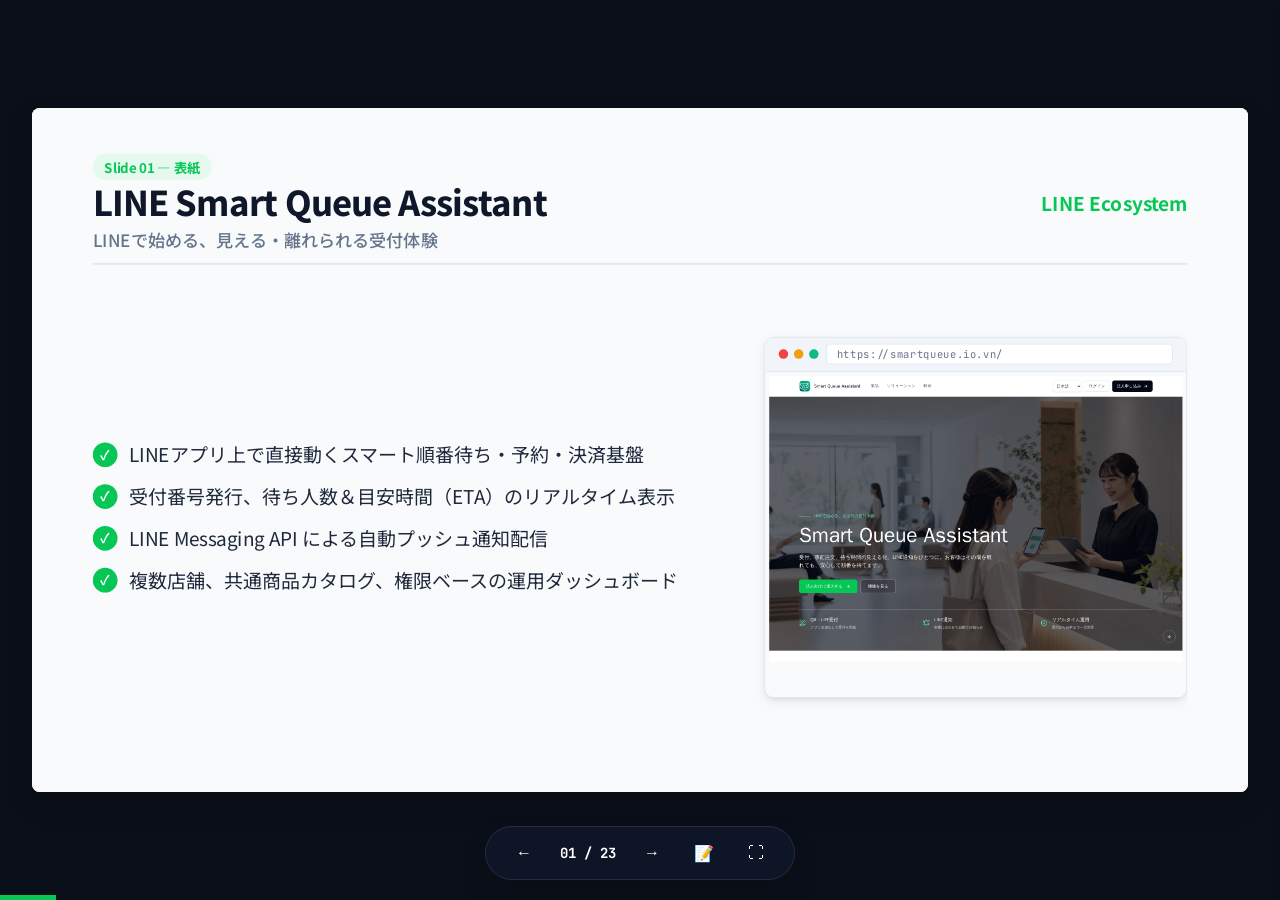
==== commit 4d07cc7f: "feat: Add Japanese illustrations for missing slides, fix image scaling CSS, and add GitHub Actions P" ====
--- a/presentation/index.html
+++ b/presentation/index.html
@@ -65,22 +65,39 @@
           </div>
           <div style="font-weight: 700; color: #EF4444; font-size: 20px;">従来体験の課題</div>
         </header>
-        <div class="slide-body layout-grid" style="grid-template-columns: repeat(2, 1fr);">
-          <div class="feature-card" style="border-left: 4px solid #EF4444;">
-            <h3 style="color: #EF4444;">📌 受付付近から離れられない</h3>
-            <p>発券後に待合エリアで待機を余儀なくされ、呼出し聞き逃しの不安から自由に行動できません。</p>
-          </div>
-          <div class="feature-card" style="border-left: 4px solid #F59E0B;">
-            <h3 style="color: #D97706;">⏳ 待ち時間・順番が不透明</h3>
-            <p>目安時間（ETA）や前方の待ち人数が分からず、ストレスや問い合わせが発生します。</p>
-          </div>
-          <div class="feature-card" style="border-left: 4px solid #3B82F6;">
-            <h3 style="color: #2563EB;">📢 手動・口頭での呼出し</h3>
-            <p>スタッフがマイクや大声で呼び出す必要があり、業務負担と聞き逃しリスクが生じます。</p>
-          </div>
-          <div class="feature-card" style="border-left: 4px solid #8B5CF6;">
-            <h3 style="color: #7C3AED;">🏢 待合スペースの過密化</h3>
-            <p>混雑した待合エリアは店舗の快適性を損ない、ブランドイメージ低下に繋がります。</p>
+        <div class="slide-body layout-split left-wide">
+          <div class="layout-grid" style="grid-template-columns: repeat(2, 1fr);">
+            <div class="feature-card" style="border-left: 4px solid #EF4444;">
+              <h3 style="color: #EF4444;">📌 受付付近から離れられない</h3>
+              <p>発券後に待合エリアで待機を余儀なくされ、自由に行動できません。</p>
+            </div>
+            <div class="feature-card" style="border-left: 4px solid #F59E0B;">
+              <h3 style="color: #D97706;">⏳ 待ち時間・順番が不透明</h3>
+              <p>目安時間（ETA）や前方の待ち人数が分からず不安が生じます。</p>
+            </div>
+            <div class="feature-card" style="border-left: 4px solid #3B82F6;">
+              <h3 style="color: #2563EB;">📢 手動・口頭での呼出し</h3>
+              <p>スタッフの呼び出し負担と聞き逃しリスクが生じます。</p>
+            </div>
+            <div class="feature-card" style="border-left: 4px solid #8B5CF6;">
+              <h3 style="color: #7C3AED;">🏢 待合スペースの過密化</h3>
+              <p>混雑した待合エリアは店舗イメージ低下に繋がります。</p>
+            </div>
+          </div>
+          <div class="media-container">
+            <div class="browser-frame">
+              <div class="browser-header">
+                <div class="browser-dots">
+                  <div class="browser-dot red"></div>
+                  <div class="browser-dot yellow"></div>
+                  <div class="browser-dot green"></div>
+                </div>
+                <div class="browser-address-bar">Wait Time Context (Japan)</div>
+              </div>
+              <div class="browser-content">
+                <img src="../docs/images/guide/02-japanese-waiting-context.png" alt="店舗での順番待ち課題">
+              </div>
+            </div>
           </div>
         </div>
         <div class="speaker-notes-data" style="display:none;">
@@ -100,22 +117,39 @@
           </div>
           <div style="font-weight: 700; color: #F59E0B; font-size: 20px;">現場運用の分断</div>
         </header>
-        <div class="slide-body layout-grid" style="grid-template-columns: repeat(2, 1fr);">
-          <div class="feature-card">
-            <h3 style="color: #0F172A;">📊 待ち時間が不透明</h3>
-            <p>現場の状況は刻一刻と変化するものの、リアルタイムな予想待ち時間が提示されません。</p>
-          </div>
-          <div class="feature-card">
-            <h3 style="color: #0F172A;">🧩 業務システムが分断</h3>
-            <p>受付、注文、在庫、決済、スタッフ割り当てが独立しており、二重入力の手間が発生します。</p>
-          </div>
-          <div class="feature-card">
-            <h3 style="color: #0F172A;">🔔 順番を逃すリスク</h3>
-            <p>顧客の個人端末へ直接呼出し通知を送信する手段がなく、離脱が発生します。</p>
-          </div>
-          <div class="feature-card">
-            <h3 style="color: #0F172A;">📉 運用データが集計不能</h3>
-            <p>平均対応時間、売上、離脱率などの運用データが一元管理されていません。</p>
+        <div class="slide-body layout-split left-wide">
+          <div class="layout-grid" style="grid-template-columns: repeat(2, 1fr);">
+            <div class="feature-card">
+              <h3 style="color: #0F172A;">📊 待ち時間が不透明</h3>
+              <p>リアルタイムな予想待ち時間が提示されません。</p>
+            </div>
+            <div class="feature-card">
+              <h3 style="color: #0F172A;">🧩 業務システムが分断</h3>
+              <p>受付、注文、在庫、決済が独立し二重入力が発生。</p>
+            </div>
+            <div class="feature-card">
+              <h3 style="color: #0F172A;">🔔 順番を逃すリスク</h3>
+              <p>個人端末へ呼出し通知を送信する手段がない。</p>
+            </div>
+            <div class="feature-card">
+              <h3 style="color: #0F172A;">📉 運用データが集計不能</h3>
+              <p>対応時間や離脱率を一元管理できていません。</p>
+            </div>
+          </div>
+          <div class="media-container">
+            <div class="browser-frame">
+              <div class="browser-header">
+                <div class="browser-dots">
+                  <div class="browser-dot red"></div>
+                  <div class="browser-dot yellow"></div>
+                  <div class="browser-dot green"></div>
+                </div>
+                <div class="browser-address-bar">Disjointed Systems Issue</div>
+              </div>
+              <div class="browser-content">
+                <img src="../docs/images/guide/03-japanese-disjointed-systems.png" alt="業務システムの分断課題">
+              </div>
+            </div>
           </div>
         </div>
         <div class="speaker-notes-data" style="display:none;">
@@ -145,10 +179,18 @@
             </ul>
           </div>
           <div class="media-container">
-            <div class="feature-card" style="background: linear-gradient(135deg, #06C755 0%, #05B24C 100%); color: white; padding: 36px; text-align: center;">
-              <div style="font-size: 48px; margin-bottom: 12px;">📱</div>
-              <h3 style="color: white; font-size: 24px; justify-content: center;">「待ち時間」を「自由時間」へ</h3>
-              <p style="color: #E6F9EE; font-size: 18px; margin-top: 12px;">カフェや買い物、別の用事を済ませながら、自分の順番を安心して確認・コントロールできます。</p>
+            <div class="browser-frame">
+              <div class="browser-header">
+                <div class="browser-dots">
+                  <div class="browser-dot red"></div>
+                  <div class="browser-dot yellow"></div>
+                  <div class="browser-dot green"></div>
+                </div>
+                <div class="browser-address-bar">Smart Queue Customer Insight</div>
+              </div>
+              <div class="browser-content">
+                <img src="../docs/images/guide/04-japanese-smart-queue-insight.png" alt="「待ち時間」を「自由時間」へ">
+              </div>
             </div>
           </div>
         </div>
--- a/presentation/styles.css
+++ b/presentation/styles.css
@@ -329,8 +329,10 @@
 .phone-screen img {
   width: 100%;
   height: 100%;
-  object-fit: cover;
-  object-position: top;
+  object-fit: contain;
+  object-position: center top;
+  background: #F8FAFC;
+  padding: 4px;
 }
 
 .browser-frame {
@@ -390,14 +392,16 @@
   flex: 1;
   overflow: hidden;
   position: relative;
-  background: #FAFFA;
+  background: #F8FAFC;
 }
 
 .browser-content img {
   width: 100%;
   height: 100%;
-  object-fit: cover;
-  object-position: top;
+  object-fit: contain;
+  object-position: center top;
+  background: #F8FAFC;
+  padding: 4px;
 }
 
 /* Image Placeholders */
